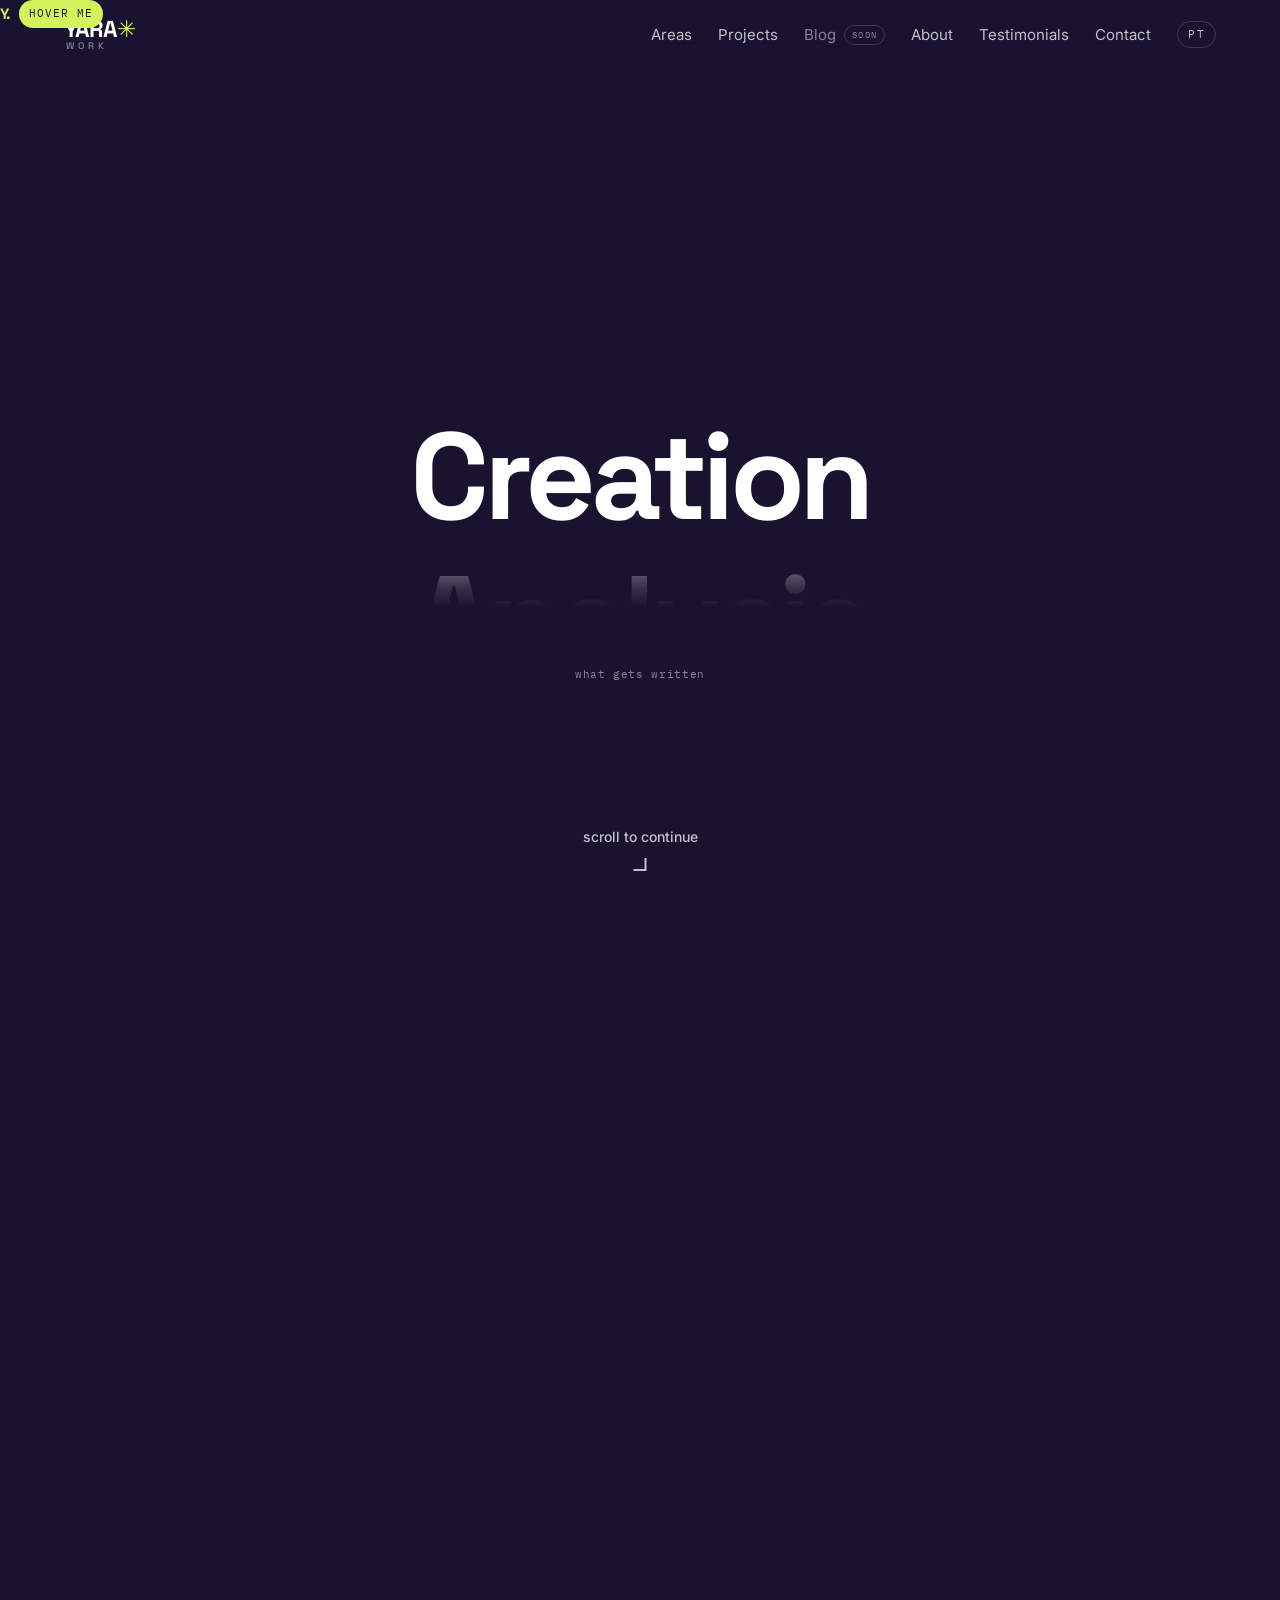
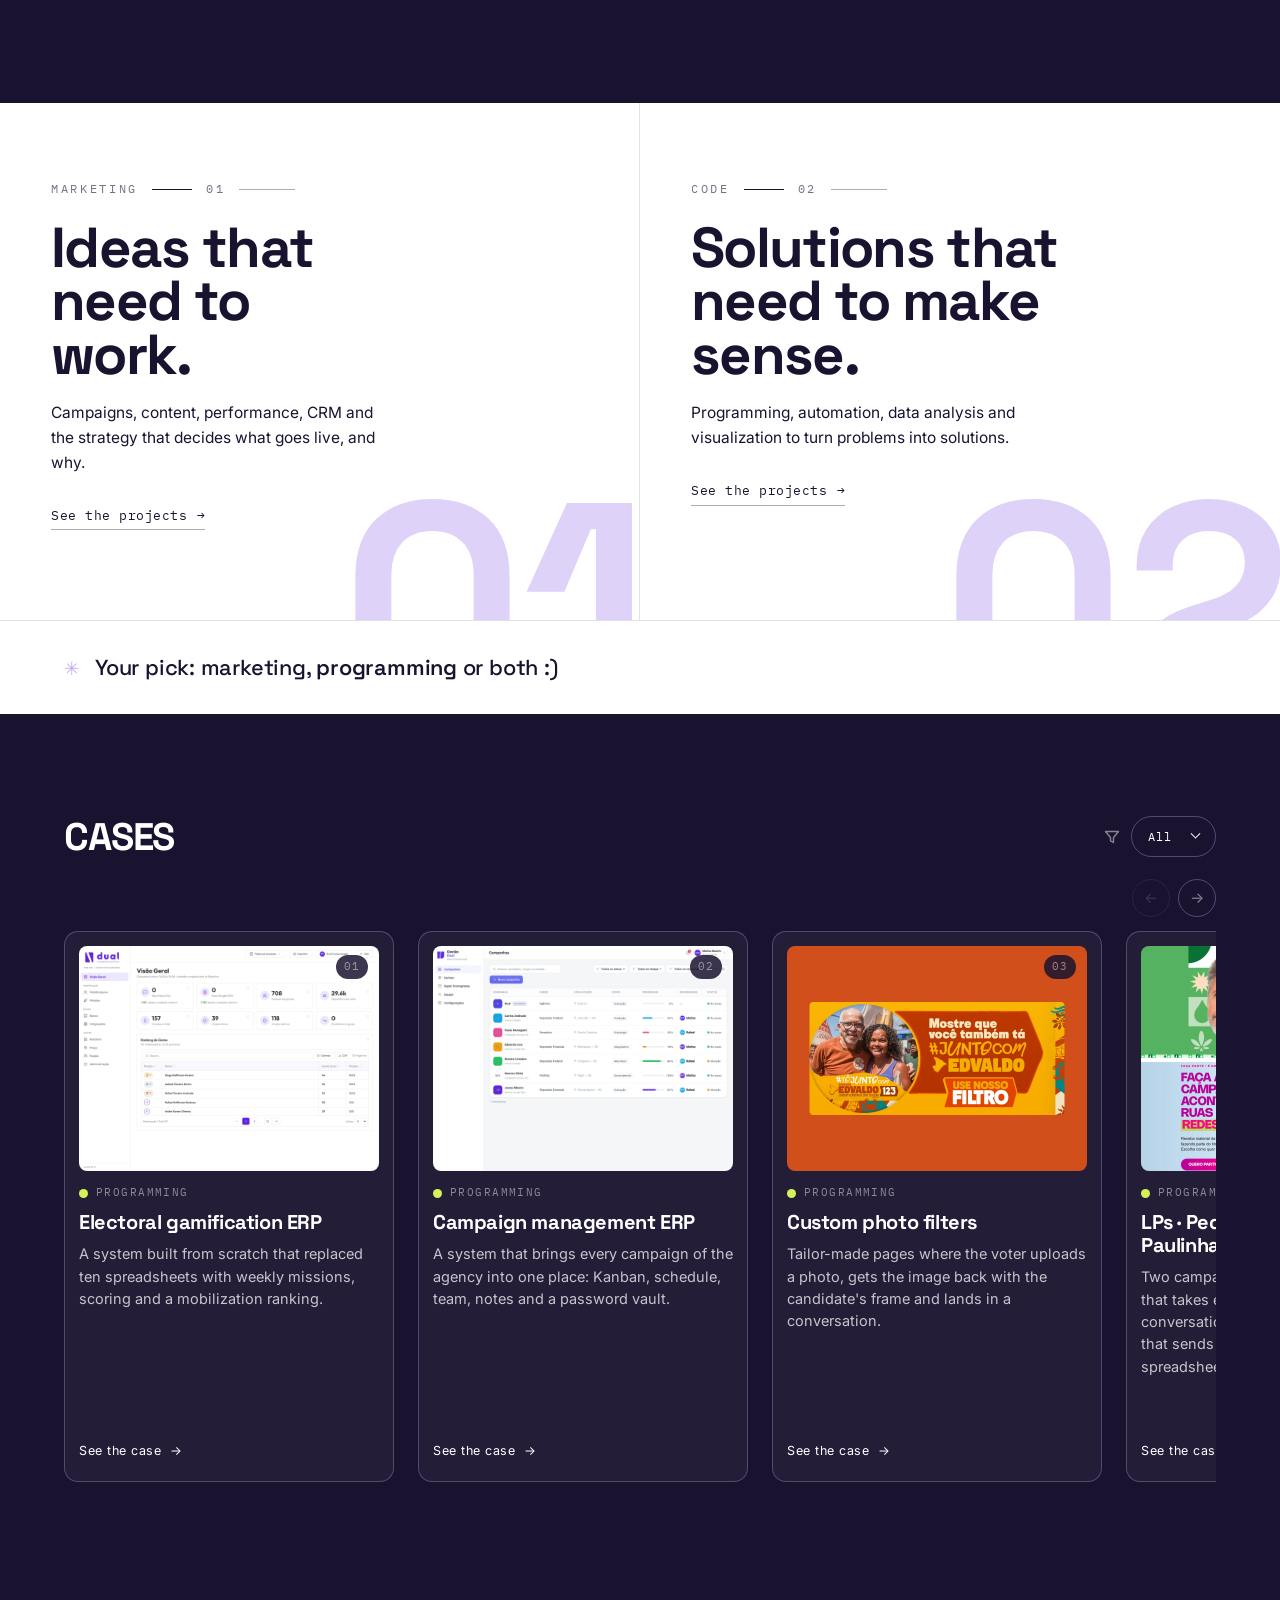
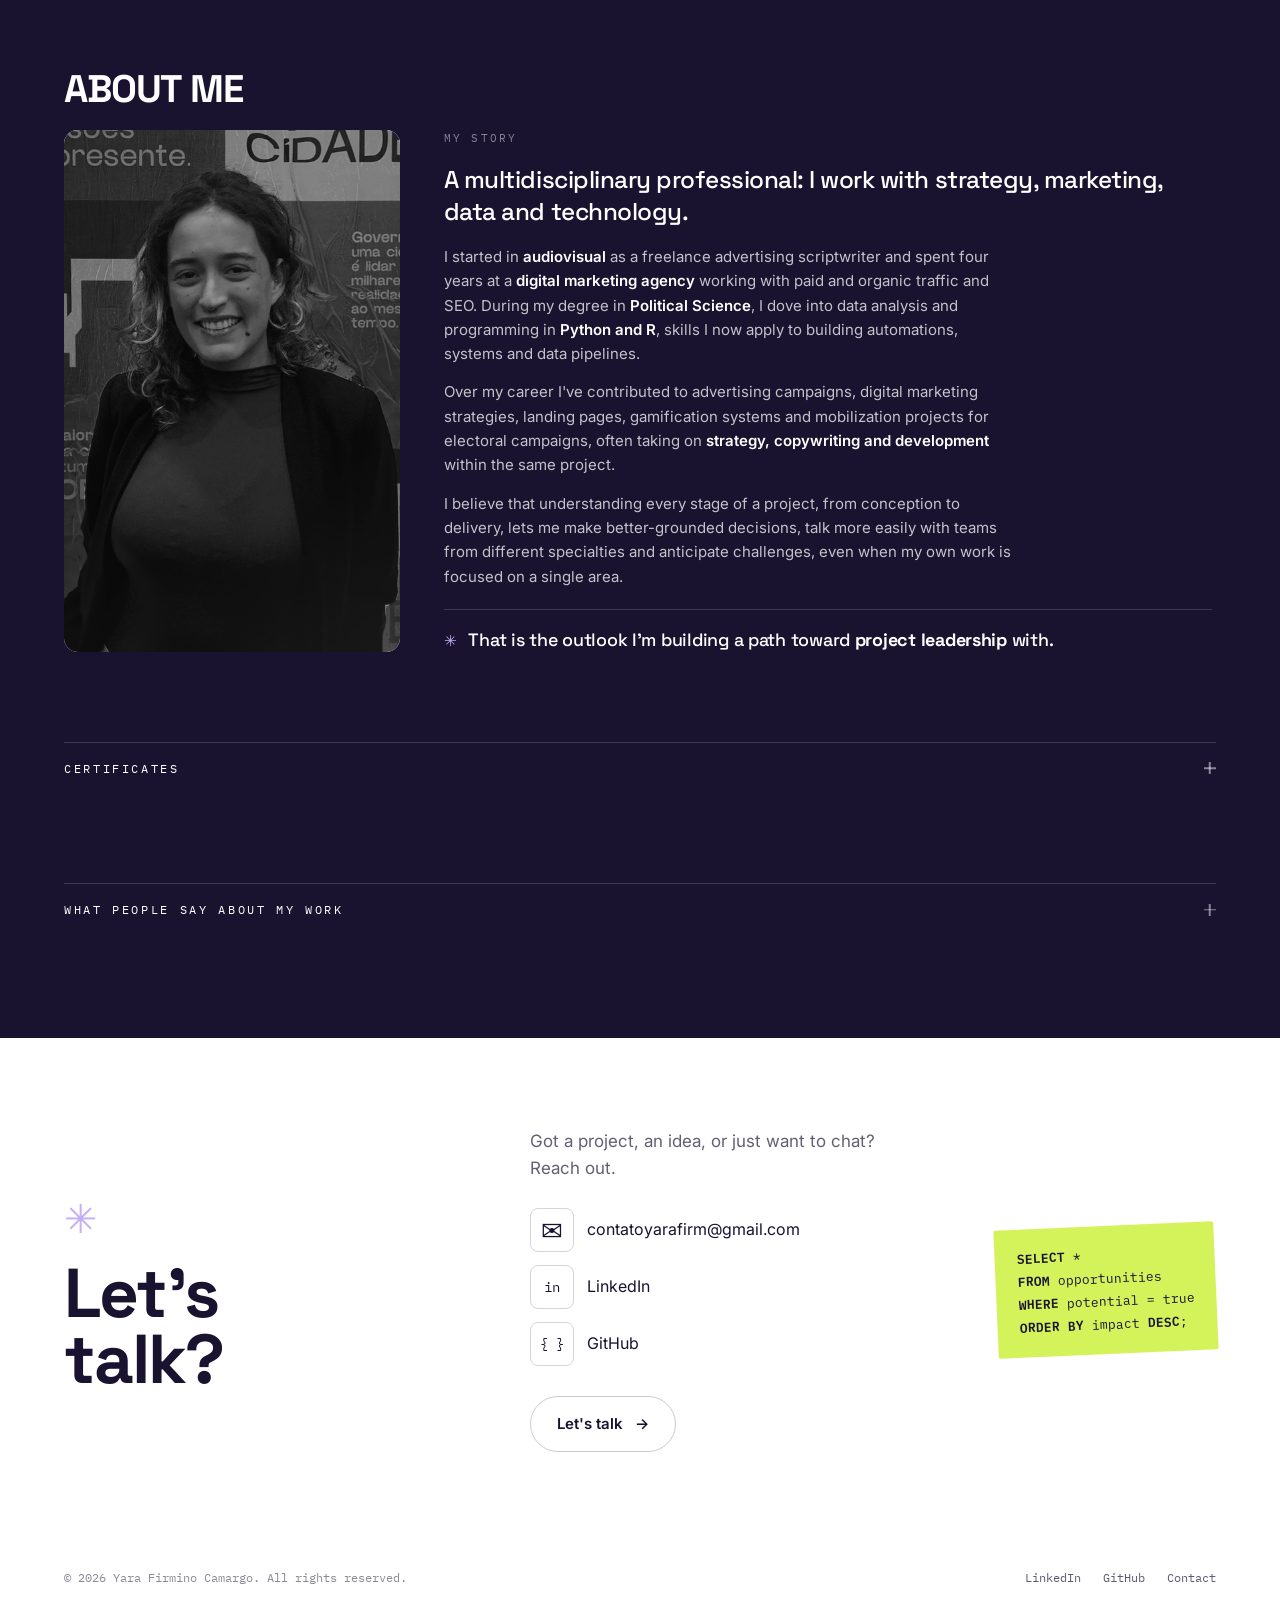
==== en.html @ 2caaad3d "Versão em inglês (en.html) e troca de idioma PT/EN no menu Co-Authored-By: Claude Code <noreply@anth" ====
<!doctype html>
<html lang="en">
<head>
<meta charset="utf-8">
<meta name="viewport" content="width=device-width, initial-scale=1">
<title>Yara Work</title>
<meta name="description" content="Creating is part of the process. So is understanding. Yara Firmino Camargo, creative and data work for over 5 years.">
<link rel="preconnect" href="https://fonts.googleapis.com">
<link rel="preconnect" href="https://fonts.gstatic.com" crossorigin>
<link rel="stylesheet" href="https://fonts.googleapis.com/css2?family=Space+Grotesk:wght@400;500;600;700&family=Inter:wght@400;500;600&family=IBM+Plex+Mono:wght@400;500&display=swap">
<link rel="icon" type="image/png" sizes="32x32" href="imagens/icone/icone-32.png">
<link rel="icon" type="image/png" sizes="192x192" href="imagens/icone/icone-192.png">
<link rel="apple-touch-icon" sizes="180x180" href="imagens/icone/icone-180.png">
<meta name="theme-color" content="#1a1330">
<link rel="stylesheet" href="css/estilo-roxo.css?v=1790608257">
</head>
<body>

<a class="pular" href="#conteudo">Skip to content</a>
<div class="cursor" aria-hidden="true">
  <span class="cursor-marca">Y.</span><span class="cursor-rotulo"></span>
</div>

<header class="cabecalho" id="cabecalho">
  <a class="marca" href="#topo">
    <span class="marca-nome">Yara<span class="asterisco">✳</span></span>
    <span class="marca-sub">work</span>
  </a>
  <nav class="navegacao" aria-label="Main">
    <a href="#frentes">Areas</a>
    <a href="#projetos">Projects</a>
    <!-- blog on hold for now: becomes a link again (href="blog.html") once there are posts -->
    <span class="nav-blog nav-bloqueado" title="Coming soon">Blog <span class="nav-selo">soon</span></span>
    <a href="#sobre">About</a>
    <a href="#depoimentos">Testimonials</a>
    <a href="#contato">Contact</a>
    <a class="nav-idioma" href="index.html" hreflang="pt-BR" lang="pt-BR" title="Versão em português">PT</a>
  </nav>
</header>

<main id="conteudo">

<!-- ═══════════ THE COVER ═══════════
     A film strip pinned to the scroll: the words don't switch on a
     trigger, they SLIDE with the finger. The fourth frame is the joke,
     and the joke is the contact button in disguise.                  -->
<section class="percurso percurso-capa" id="topo" aria-label="Creation, analysis, strategy">
  <div class="percurso-fixo">
    <div class="percurso-palco">
      <p class="etapa" data-etapa="0" data-cursor="creativity">Creation</p>
      <p class="etapa" data-etapa="1" data-cursor="understand">Analysis</p>
      <p class="etapa" data-etapa="2" data-cursor="decide">Strategy</p>
      <p class="etapa etapa-piada" data-etapa="3" data-cursor="so click">
        Yes, this is a portfolio. <span class="sem-quebra"><a href="#contato">You can hire me<i class="risco"></i></a>.</span>
      </p>

      <!-- the next word, peeking through the band below the stage -->
      <p class="espia" aria-hidden="true"></p>
    </div>

    <ol class="percurso-legenda">
      <li data-etapa="0">what gets written</li>
      <li data-etapa="1">what the numbers show</li>
      <li data-etapa="2">the decision in between</li>
      <li data-etapa="3">that was the plan all along</li>
    </ol>

    <p class="percurso-role" aria-hidden="true"><span class="role-texto">scroll to continue</span><span class="role-seta"></span></p>
  </div>
</section>

<!-- ═══════════ MARQUEE ═══════════ -->
<div class="letreiro" aria-hidden="true">
  <div class="letreiro-trilha">
    <span>marketing</span><i>✳</i><span>data</span><i>✳</i><span class="refrao">yes, both!</span><i>✳</i><span>strategy</span><i>✳</i><span>code</span><i>✳</i><span class="refrao">yes, both!</span><i>✳</i>
    <span>marketing</span><i>✳</i><span>data</span><i>✳</i><span class="refrao">yes, both!</span><i>✳</i><span>strategy</span><i>✳</i><span>code</span><i>✳</i><span class="refrao">yes, both!</span><i>✳</i>
    <span>marketing</span><i>✳</i><span>data</span><i>✳</i><span class="refrao">yes, both!</span><i>✳</i><span>strategy</span><i>✳</i><span>code</span><i>✳</i><span class="refrao">yes, both!</span><i>✳</i>
  </div>
</div>

<!-- ═══════════ TWO AREAS ═══════════ -->
<section class="frentes" id="frentes">
  <div class="frente frente-marketing" data-cursor="create">
    <p class="olho olho-claro" data-revela>Marketing <span class="tracinho"></span> 01</p>
    <h2 data-revela data-atraso="1">Ideas that<br>need to<br>work.</h2>
    <p class="frente-texto" data-revela data-atraso="2">
      Campaigns, content, performance, CRM and the strategy that decides what
      goes live, and why.
    </p>
    <a class="link-seta" href="#projetos" data-frente-atalho="marketing" data-revela data-atraso="3">See the projects <span class="seta">→</span></a>
    <p class="frente-numero" aria-hidden="true">01</p>
  </div>

  <div class="frente frente-dados" data-cursor="code">
    <p class="olho olho-claro" data-revela>Code <span class="tracinho"></span> 02</p>
    <h2 data-revela data-atraso="1">Solutions that<br>need to make<br>sense.</h2>
    <p class="frente-texto" data-revela data-atraso="2">
      Programming, automation, data analysis and visualization to turn
      problems into solutions.
    </p>
    <a class="link-seta" href="#projetos" data-frente-atalho="dados" data-revela data-atraso="3">See the projects <span class="seta">→</span></a>
    <p class="frente-numero" aria-hidden="true">02</p>
  </div>

  <div class="encontro">
    <p class="encontro-texto" data-revela>
      <span class="encontro-marca">✳</span>
      Your pick: <span>marketing</span>,
      <span class="e-prog">programming</span> or both
      <span>:)</span>
    </p>
  </div>
</section>

<!-- ═══════════ PROJECTS ═══════════ -->
<section class="projetos" id="projetos">
  <div class="secao-topo">
    <p class="titulo-grifado" data-revela>Cases</p>
    <div class="filtro-area">
      <svg class="fg-icone" viewBox="0 0 16 16" aria-hidden="true" role="img"><title>Filter</title><path d="M1.5 2.5h13l-5 6v5l-3-1.6v-3.4z" fill="none" stroke="currentColor" stroke-width="1.4" stroke-linejoin="round"/></svg>
    <div class="filtro-drop" data-aberto="false">
      <button class="filtro-gatilho" type="button" aria-expanded="false" aria-haspopup="listbox">
        <span class="fg-rotulo">All</span><span class="fg-n"></span>
        <span class="fg-seta" aria-hidden="true"></span>
      </button>
      <ul class="filtro-menu" role="listbox">
        <li><button type="button" class="filtro ativo" data-filtro="todos" role="option" aria-selected="true">All <span class="filtro-n"></span></button></li>
        <li><button type="button" class="filtro" data-filtro="marketing" role="option" aria-selected="false">Marketing <span class="filtro-n"></span></button></li>
        <li><button type="button" class="filtro" data-filtro="dados" role="option" aria-selected="false">Programming <span class="filtro-n"></span></button></li>
      </ul>
    </div>
    </div>
  </div>
  <div class="proj-barra">
    <p class="filtro-aviso" role="status" aria-live="polite"></p>
    <div class="dep-setas" data-tira=".grade-projetos">
      <button class="dep-seta" type="button" data-dir="-1" aria-label="Previous projects">←</button>
      <button class="dep-seta" type="button" data-dir="1" aria-label="Next projects">→</button>
    </div>
  </div>

  <ul class="grade-projetos" tabindex="0" aria-label="Projects">
    <li data-cursor="see the case" class="projeto cat-dados" data-frente="dados" data-revela data-atraso="1">
      <div class="projeto-capa"><img src="imagens/case-erp.webp" alt="" onerror="this.closest('.projeto-capa').classList.add('vazio')"><span class="projeto-num">01</span></div>
      <p class="projeto-cat"><span class="ponto"></span>Programming</p>
      <h3>Electoral gamification ERP</h3>
      <p class="projeto-desc">A system built from scratch that replaced ten spreadsheets with weekly missions, scoring and a mobilization ranking.</p>
      <p class="projeto-meta"><span class="projeto-resultado">200 active canvassers</span> · Python (FastAPI), PostgreSQL, OAuth, People API</p>
      <button class="link-seta projeto-abrir" type="button">See the case <span class="seta">→</span></button>

      <!-- the whole case lives here, unrendered; the modal clones it -->
      <template class="case-conteudo">
        <div class="case-galeria">
          <div class="cg-barra">
            <p class="cg-legenda"><b></b><span></span></p>
            <span class="cg-pos" aria-live="polite"></span>
            <div class="dep-setas"><button class="dep-seta cg-seta" type="button" data-dir="-1" aria-label="Previous screen">←</button><button class="dep-seta cg-seta" type="button" data-dir="1" aria-label="Next screen">→</button></div>
          </div>
          <ul class="cg-tira">
            <li class="cg-item ativo" data-nome="System access" data-info="Login with a profile (admin or read-only) · every action goes to the audit log with the name of who did it"><img src="imagens/erp/login.webp" alt="System login screen, with username and password fields" loading="lazy"></li>
            <li class="cg-item" data-nome="Overview" data-info="Campaign indicators, active and inactive groups, expected votes and the game ranking"><img src="imagens/erp/visao-geral.webp" alt="Overview panel with indicator cards and the mobilizers ranking" loading="lazy"></li>
            <li class="cg-item" data-nome="Mobilizers" data-info="Who is in the game: votes, people mobilized, status, time active and each person's group"><img src="imagens/erp/mobilizadores.webp" alt="Mobilizers table with filters, configurable columns and CSV export" loading="lazy"></li>
            <li class="cg-item" data-nome="Missions" data-info="Weekly missions with scoring, type (quantity or done/not done) and adherence per mission"><img src="imagens/erp/missoes.webp" alt="Missions screen with summary cards and a table of missions per week" loading="lazy"></li>
            <li class="cg-item" data-nome="Database" data-info="Every campaign contact, with alerts for repeated names and incomplete records"><img src="imagens/erp/banco.webp" alt="Contacts database with a duplicate records warning and a table of people" loading="lazy"></li>
            <li class="cg-item" data-nome="Integrations" data-info="External sources: Google Contacts (People API) and ManyChat · Instagram"><img src="imagens/erp/integracoes.webp" alt="Integrations screen with Google Contacts and ManyChat cards" loading="lazy"></li>
            <li class="cg-item" data-nome="Report" data-info="The full read of the campaign: expected votes by region and city, weekly growth, ranking, penalized, active and inactive"><img src="imagens/erp/relatorio.webp" alt="Full report with geographic expectation charts, weekly growth and tables" loading="lazy"></li>
            <li class="cg-item" data-nome="Map" data-info="Geographic distribution of mobilizers and of the contact base, with counts per locality"><img src="imagens/erp/mapa.webp" alt="Map of Florianópolis with mobilizer points and a list per locality" loading="lazy"></li>
            <li class="cg-item" data-nome="Team" data-info="Who has access and the history of everything the team changed"><img src="imagens/erp/equipe.webp" alt="Team screen with members and change history" loading="lazy"></li>
            <li class="cg-item" data-nome="Administration" data-info="Access, campaign weeks and Game Score weights"><img src="imagens/erp/admin.webp" alt="Administration screen with the list of system access" loading="lazy"></li>
          </ul>
          <p class="cg-nota">Fictional data: names and phone numbers were replaced to protect the people in the campaign.</p>
        </div>
        <div class="case-numeros"><div class="cn"><b>200</b><span>active canvassers</span></div><div class="cn"><b>10</b><span>spreadsheets replaced by a single system</span></div><div class="cn"><b>1</b><span>weekly report, generated on its own</span></div></div>

<h4>Context</h4>
<p>During the 2026 elections, I built from scratch a gamification system that supported a
campaign's digital mobilization strategy. The goal was to engage canvassers in growing the
candidate's support base through weekly missions, scoring and a ranking. Before the system,
the information was scattered across several spreadsheets. The platform centralized
everything: expected votes, missions, each canvasser's performance and geographic
distribution.</p>

<h4>My responsibilities</h4>
<ul>
  <li><b>Mapping</b>: I surveyed the processes and the data in the existing spreadsheets and
  defined with the coordination team what the system needed to deliver.</li>
  <li><b>Backend</b>: I developed the data structure, the missions and scoring logic,
  authentication and the system's endpoints.</li>
  <li><b>Dashboards and reports</b>: I built the tracking dashboards and the automated
  weekly report.</li>
</ul>

<h4>Backend</h4>
<p>I developed the backend from scratch in Python (FastAPI), with a PostgreSQL database.
First, I migrated and structured the spreadsheet data: canvassers, regions, expected votes
and history.</p>
<p>Then, together with the campaign's digital mobilizer, I designed the gamification logic.
It included assigning missions, such as growing WhatsApp groups and organically sharing
campaign content, validating completed missions and automatically calculating the weekly
score that fed the ranking. The system had authentication with different access levels for
the coordination team and for canvassers.</p>

<h4>Dashboards</h4>
<p>I built dashboards for each user profile. The coordination team tracked expected votes by
region, the weekly progress of missions and the individual and collective performance of the
team. Canvassers saw their missions, their score and their position in the ranking, which
encouraged continuous engagement. At the end of each week, the system automatically
generated a custom report with the ranking, the geographic distribution of expected votes and
the period's main indicators.</p>

<h4>Technical decisions</h4>
<ul>
  <li><b>Data standardization and integrity</b>: the source spreadsheets had people, cities
  and regions spelled in different ways. I created standardization rules (accents, casing and
  a single spelling per municipality) and modeled the database with unique identifiers and
  uniqueness constraints by phone number. This avoided duplicate records and ensured scores
  and expected votes were never counted twice.</li>
  <li><b>Extensible missions logic</b>: I structured the scoring rules to be configurable.
  The coordination team could create missions and automatic rules throughout the campaign
  without changing code, and the system kept up with the strategy as it evolved.</li>
  <li><b>Google Contacts integration</b>: I connected the system to the People API via
  OAuth. A daily sync showed how many contacts the candidate's account had, giving the
  coordination team a direct indicator of how the relationship base was growing.</li>
</ul>

<h4>Problem</h4>
<p>Without consolidated visibility, the coordination team could not track canvasser
performance, estimate votes by region or keep the team continuously engaged throughout the
campaign.</p>

      </template>
    </li>

    <li data-cursor="see the case" class="projeto cat-dados" data-frente="dados" data-revela data-atraso="2">
      <div class="projeto-capa"><img src="imagens/case-gestao.webp" alt="" onerror="this.closest('.projeto-capa').classList.add('vazio')"><span class="projeto-num">02</span></div>
      <p class="projeto-cat"><span class="ponto"></span>Programming</p>
      <h3>Campaign management ERP</h3>
      <p class="projeto-desc">A system that brings every campaign of the agency into one place: Kanban, schedule, team, notes and a password vault.</p>
      <p class="projeto-meta"><span class="projeto-resultado">Several campaigns in a single operation</span> · Python (FastAPI), PostgreSQL, JavaScript, Docker</p>
      <button class="link-seta projeto-abrir" type="button">See the case <span class="seta">→</span></button>

      <!-- the whole case lives here, unrendered; the modal clones it -->
      <template class="case-conteudo">
        <div class="case-galeria">
          <div class="cg-barra">
            <p class="cg-legenda"><b></b><span></span></p>
            <span class="cg-pos" aria-live="polite"></span>
            <div class="dep-setas"><button class="dep-seta cg-seta" type="button" data-dir="-1" aria-label="Previous screen">←</button><button class="dep-seta cg-seta" type="button" data-dir="1" aria-label="Next screen">→</button></div>
          </div>
          <ul class="cg-tira">
            <li class="cg-item ativo" data-nome="System access" data-info="Login by name and password · four access profiles: master admin, admin, manager and member"><img src="imagens/gestao/login.webp" alt="Gestão Dual login screen, with name and password fields" loading="lazy"></li>
            <li class="cg-item" data-nome="Campaigns" data-info="Every campaign of the agency with stage, progress, owner and a warning sign when something is late"><img src="imagens/gestao/campanhas.webp" alt="List of campaigns as cards, with stage, progress and owner" loading="lazy"></li>
            <li class="cg-item" data-nome="Campaign overview" data-info="Campaign indicators, upcoming deliveries, assigned team and the password vault for the accounts"><img src="imagens/gestao/campanha-visao.webp" alt="Overview of a campaign with indicators, upcoming deliveries and password vault" loading="lazy"></li>
            <li class="cg-item" data-nome="Agency Kanban" data-info="Every task of every campaign on a single board, with filters by campaign, owner, priority and label"><img src="imagens/gestao/kanban.webp" alt="Kanban board with the columns Routine, To Do, In Progress, In Review and Done" loading="lazy"></li>
            <li class="cg-item" data-nome="Task detail" data-info="Status, priority, owner, deadline, checklist with progress, comments and change history"><img src="imagens/gestao/tarefa.webp" alt="Side panel of a task with checklist, comments and history" loading="lazy"></li>
            <li class="cg-item" data-nome="Super Schedule" data-info="Timeline of every campaign: stages, deadlines and team workload week by week"><img src="imagens/gestao/super-cronograma.webp" alt="Gantt-style schedule with the campaigns and their stages" loading="lazy"></li>
            <li class="cg-item" data-nome="Activities" data-info="List of campaign activities by stage, with owner, deadline and status"><img src="imagens/gestao/campanha-atividades.webp" alt="List of a campaign's activities grouped by stage" loading="lazy"></li>
            <li class="cg-item" data-nome="Notes" data-info="Notes per campaign organized in folders, with heading, list, checklist and callout blocks"><img src="imagens/gestao/nota.webp" alt="Notes editor with heading, list, checklist and callout blocks" loading="lazy"></li>
            <li class="cg-item" data-nome="Team" data-info="Who is on which campaigns, task load and each person's situation (on track or behind)"><img src="imagens/gestao/equipe.webp" alt="Team screen with a card per person, role and task load" loading="lazy"></li>
            <li class="cg-item" data-nome="Member profile" data-info="Campaigns, tasks and history of a team member · profile management and access status"><img src="imagens/gestao/membro.webp" alt="Profile of a team member with their campaigns and tasks" loading="lazy"></li>
          </ul>
          <p class="cg-nota">Fictional data: campaigns, candidates and team members were made up for the screenshots.</p>
        </div>
        <div class="case-numeros"><div class="cn"><b>6</b><span>modules in a single system</span></div><div class="cn"><b>52</b><span>API endpoints</span></div><div class="cn"><b>4</b><span>access profiles with their own permissions</span></div></div>

<h4>Context</h4>
<p>A political communication agency manages several campaigns at the same time, with
different teams, deadlines, stages and accounts. Since that information was spread across
spreadsheets, messages and separate tools, I developed from scratch a system to centralize
and track the whole operation.</p>

<h4>My responsibilities</h4>
<ul>
  <li><b>Mapping and architecture</b>: I turned the campaigns' workflow into the system's
  structure and rules.</li>
  <li><b>Backend</b>: I modeled the database and developed the API, authentication, access
  levels, history and credentials vault.</li>
  <li><b>Frontend</b>: I developed the campaigns, Kanban, schedule, teams and notes
  interfaces.</li>
  <li><b>Infrastructure</b>: I deployed the application with Docker, proxy, TLS and
  automated backups.</li>
</ul>

<h4>Development</h4>
<p>The backend was built with Python, FastAPI and PostgreSQL, with each campaign gathering
activities, team, files, notes and credentials. The system includes role-based access
control, change history and protected credential storage.</p>
<p>On the frontend, I created a Kanban with filters and drag-and-drop, plus an overview of
the campaigns, schedule, team workload and note organization. I first sketched it in Figma
and then used Claude Code to refine it.</p>

<h4>Technical decisions</h4>
<ul>
  <li><b>Traceability</b>: relevant changes are logged, making it possible to follow each
  campaign's history.</li>
  <li><b>Centralization</b>: operational information and access are gathered in a single
  environment, with specific permissions.</li>
  <li><b>Simple operation</b>: Docker Compose organizes the application, database, proxy and
  backups, making deployment and recovery easier.</li>
</ul>

<h4>Problem</h4>
<p>The agency needed to replace scattered information with a centralized view of the
operation, making it possible to spot delays, track team workload and reach each campaign's
information faster.</p>

      </template>
    </li>

    <li data-cursor="see the case" class="projeto cat-dados" data-frente="dados" data-revela data-atraso="3">
      <div class="projeto-capa"><img src="imagens/case-filtros.webp" alt="" onerror="this.closest('.projeto-capa').classList.add('vazio')"><span class="projeto-num">03</span></div>
      <p class="projeto-cat"><span class="ponto"></span>Programming</p>
      <h3>Custom photo filters</h3>
      <p class="projeto-desc">Tailor-made pages where the voter uploads a photo, gets the image back with the candidate's frame and lands in a conversation.</p>
      <p class="projeto-meta"><span class="projeto-resultado">+10k photos generated</span> · Image composition, per-client config, webhook, LGPD (Brazilian data protection law)</p>
      <button class="link-seta projeto-abrir" type="button">See the case <span class="seta">→</span></button>

      <!-- the whole case lives here, unrendered; the modal clones it -->
      <template class="case-conteudo">
        <div class="case-galeria">
          <div class="cg-barra">
            <p class="cg-legenda"><b></b><span></span></p>
            <span class="cg-pos" aria-live="polite"></span>
            <div class="dep-setas"><button class="dep-seta cg-seta" type="button" data-dir="-1" aria-label="Previous LP">←</button><button class="dep-seta cg-seta" type="button" data-dir="1" aria-label="Next LP">→</button></div>
          </div>
          <ul class="cg-tira">
            <li class="cg-item ativo" data-nome="Edvaldo" data-info="Senator · 123"><img src="imagens/filtros/lpedvaldo.webp" alt="Edvaldo's filter LP, full page" loading="lazy"></li>
            <li class="cg-item" data-nome="Carol Dartora" data-info="Federal Deputy · 1363"><img src="imagens/filtros/lpcarol.webp" alt="Carol Dartora's filter LP, full page" loading="lazy"></li>
            <li class="cg-item" data-nome="Lucas Lucindo" data-info="State Deputy · 20005"><img src="imagens/filtros/lplucindo.webp" alt="Lucas Lucindo's filter LP, full page" loading="lazy"></li>
            <li class="cg-item" data-nome="Melissa Medeiros" data-info="Federal Deputy · 2030"><img src="imagens/filtros/lpmelissa.webp" alt="Melissa Medeiros's filter LP, full page" loading="lazy"></li>
            <li class="cg-item" data-nome="Paulinha" data-info="Federal Deputy · 2020"><img src="imagens/filtros/lppaulinha.webp" alt="Deputy Paulinha's filter LP, full page" loading="lazy"></li>
          </ul>
        </div>

<div class="case-numeros"><div class="cn"><b>+10k</b><span>photos generated</span></div><div class="cn"><b>1</b><span>config per client, no code rewrites</span></div><div class="cn"><b>2</b><span>delivery flows: iOS and Android</span></div></div>

<h4>Context</h4>
<p>During the 2026 elections, I created custom landing pages for candidates together with a
UI/UX designer. On them, the voter uploaded a photo and received the image back with the
candidate's frame (a PNG filter), ready to share.</p>

<h4>What set it apart</h4>
<p>Unlike generic solutions, each page was tailor-made for the client. After downloading the
photo, the voter was redirected to a WhatsApp conversation, which turned organic engagement
into direct contact with the campaign.</p>

<h4>Backend</h4>
<p>I built the backend responsible for generating and delivering the images. Each client had
its own configuration: PNG frame, colors, WhatsApp number and redirect message, which made
it possible to launch a new page without rewriting code.</p>
<p>The photo was composed with the filter in the browser, via the Canvas API, adjusting the
framing and exporting the final image in high quality.</p>
<p>Every use was logged in the database and replicated via webhook to a Google Sheets
spreadsheet. That way the candidate and the team, with no access to the database, followed
engagement in real time: number of photos generated, device, date and time, and contact
details consented to under LGPD.</p>

<h4>Technical challenges</h4>
<p>The page was optimized for desktop and mobile, with a different flow for each system:</p>
<ul>
  <li><b>iPhone (iOS/Safari)</b>: the image is delivered through the Web Share API
  (<code>navigator.share</code>), because Safari restricts direct downloads and this path
  lets the user save or share the photo natively.</li>
  <li><b>Android</b>: the final image is converted into a Blob file and downloaded
  automatically through a download link, with no extra steps for the user.</li>
</ul>

<h4>Problem</h4>
<p>Campaign filters are usually made with generic tools that fail on iPhone and end at the
photo share, without the campaign knowing who took part. The challenge was to create a
filter that worked on any device and turned every participation into a measurable contact,
with follow-up via WhatsApp.</p>

      </template>
    </li>

    <li data-cursor="see the case" class="projeto cat-dados" data-frente="dados" data-revela data-atraso="4">
      <div class="projeto-capa"><img src="imagens/case-lps.webp" alt="" onerror="this.closest('.projeto-capa').classList.add('vazio')"><span class="projeto-num">04</span></div>
      <p class="projeto-cat"><span class="ponto"></span>Programming</p>
      <h3>LPs · Pedro Sta Cannabis and Paulinha</h3>
      <p class="projeto-desc">Two campaign landing pages: the petition that takes each supporter into a WhatsApp conversation, and the participation page that sends each lead straight to the team's spreadsheet.</p>
      <p class="projeto-meta"><span class="projeto-resultado">~13,000 signatures in 30 days</span> · 2 LPs, own API, database, webhook to Sheets, redirect</p>
      <button class="link-seta projeto-abrir" type="button">See the case <span class="seta">→</span></button>

      <!-- the whole case lives here, unrendered; the modal clones it -->
      <template class="case-conteudo">
        <div class="case-galeria">
          <div class="cg-barra">
            <p class="cg-legenda"><b></b><span></span></p>
            <span class="cg-pos" aria-live="polite"></span>
            <div class="dep-setas"><button class="dep-seta cg-seta" type="button" data-dir="-1" aria-label="Previous page">←</button><button class="dep-seta cg-seta" type="button" data-dir="1" aria-label="Next page">→</button></div>
          </div>
          <ul class="cg-tira">
            <li class="cg-item ativo" data-nome="Pedro Sta Cannabis · Manifesto" data-info="Medical Cannabis in the public health system petition: sign it and land in a WhatsApp conversation · own API, database and live counter"><img src="imagens/case-manifesto-completa.webp" alt="Full landing page of the Medical Cannabis in the SUS petition, top to bottom" loading="lazy"></li>
            <li class="cg-item" data-nome="Paulinha · Team Paulinha" data-info="Campaign participation page: the supporter picks how to help and the lead goes straight to a Google spreadsheet, no database"><img src="imagens/case-paulinha-completa.webp" alt="Full landing page of Team Paulinha, top to bottom" loading="lazy"></li>
          </ul>
        </div>
        <div class="case-numeros"><div class="cn"><b>~13,000</b><span>signatures collected</span></div><div class="cn"><b>30</b><span>days live</span></div></div>

<h4>Context</h4>
<p>Two landing pages for 2026 electoral campaigns, with the same logic: the page converts,
and the data goes straight to where the team works. For Pedro Santa, I developed with a
UI/UX designer a landing page to collect signatures for a manifesto. After signing, the
supporter was automatically taken into a WhatsApp conversation, which turned every
signature into an active campaign contact.</p>

<h4>My responsibilities</h4>
<ul>
  <li><b>Strategy and copywriting</b>: I wrote the brief for the designer and all of the
  page copy, focused on conversion.</li>
  <li><b>Backend and data integration</b>: I developed the API that recorded the
  signatures, fed the live counter and synced the data with Google Sheets.</li>
  <li><b>Form</b>: I developed the signature form and the automatic redirect to the
  conversation.</li>
</ul>

<h4>Backend</h4>
<p>I built the page's entire backend. The form sent the data to an API I developed in
Python/FastAPI. The API validated the fields (e-mail and phone format, and blocking
duplicate signatures) and saved each signature in a PostgreSQL database.</p>
<p>At the same time, a webhook replicated the data in real time to a Google Sheets
spreadsheet. That way the campaign team, which had neither access to nor familiarity with
the database, followed the signatures in a simple, up-to-date way. The page's live counter
queried an API endpoint with the updated total.</p>
<p>After confirmation, the backend redirected the supporter to WhatsApp with a pre-filled
message, starting the conversation automatically.</p>

<h4>Paulinha's LP</h4>
<p>The second page is Team Paulinha's participation page: the supporter picks how they want
to help (physical material, digital material, becoming a supporter or sharing on social
media) and fills in name, WhatsApp, e-mail and city (the list of municipalities comes from
the IBGE API, filtered by state). There is no database here: a FastAPI API validates and
normalizes the fields and sends each lead via webhook to a Google spreadsheet, through Apps
Script; if the webhook fails, the lead goes to a local backup and nothing is lost. Everything
comes up with a single <code>docker compose up</code>: nginx serves the page and proxies the
API.</p>

<h4>Problem</h4>
<p>The campaign needed a fast way to capture supporters and take them straight into a
relationship channel, without depending on manual spreadsheets or losing leads between the
signature and the first contact.</p>

      </template>
    </li>

    <li data-cursor="see the case" class="projeto cat-dados" data-frente="dados" data-revela data-atraso="5">
      <div class="projeto-capa"><img src="imagens/case-sinte.webp" alt="" onerror="this.closest('.projeto-capa').classList.add('vazio')"><span class="projeto-num">05</span></div>
      <p class="projeto-cat"><span class="ponto"></span>Programming</p>
      <h3>Teacher Mental Health Report · SINTE/UFSC</h3>
      <p class="projeto-desc">Technical report of the 5th Teacher Health Survey of Santa Catarina's state school system: 2,597 responses, a time series since 2020 and public policy recommendations, in a partnership between the SINTE union and two UFSC research centers.</p>
      <p class="projeto-meta"><span class="projeto-resultado">2,597 teachers heard</span> · Research, data analysis, technical report</p>
      <button class="link-seta projeto-abrir" type="button">See the case <span class="seta">→</span></button>

      <!-- the whole case lives here, unrendered; the modal clones it -->
      <template class="case-conteudo">
        <div class="case-galeria">
          <div class="cg-barra">
            <p class="cg-legenda"><b></b><span></span></p>
            <span class="cg-pos" aria-live="polite"></span>
            <div class="dep-setas"><button class="dep-seta cg-seta" type="button" data-dir="-1" aria-label="Previous page">←</button><button class="dep-seta cg-seta" type="button" data-dir="1" aria-label="Next page">→</button></div>
          </div>
          <ul class="cg-tira">
            <li class="cg-item ativo" data-nome="Cover" data-info="Technical report on the working conditions and the physical and mental health of state school teachers · 2024"><img src="imagens/sinte/capa.webp" alt="Report cover: illustration of a tired teacher among piles of books and the title 5th Teacher Health Survey" loading="lazy"></li>
            <li class="cg-item" data-nome="Team" data-info="Coordinated by Prof. Julian Borba; UFSC professors and graduate students, SINTE and the Social Sciences undergraduates, me among them"><img src="imagens/sinte/equipe.webp" alt="Report credits page with the research team" loading="lazy"></li>
            <li class="cg-item" data-nome="Contents" data-info="Literature on teacher health, 2020–2024 trends, methodology, six results sections, analysis by group and region, recommendations"><img src="imagens/sinte/sumario.webp" alt="Report table of contents" loading="lazy"></li>
            <li class="cg-item" data-nome="Scope of work" data-info="Partnership between SINTE and UFSC's NIPP and NECIP, within the Annual Teacher Health Survey"><img src="imagens/sinte/escopo.webp" alt="Scope of work page" loading="lazy"></li>
            <li class="cg-item" data-nome="2020–2024 trends" data-info="The five editions compared: dedication to work, sick leave, medication use, suicidal ideation"><img src="imagens/sinte/tendencias.webp" alt="Opening of the chapter on trends observed across the survey editions" loading="lazy"></li>
            <li class="cg-item" data-nome="Section VI · Mental health" data-info="Suicidal ideation, work-related illness factors, harassment and violence"><img src="imagens/sinte/saude-mental.webp" alt="Mental health section page, with two bar charts" loading="lazy"></li>
            <li class="cg-item" data-nome="Recommendations" data-info="Five public policy recommendations, from employment ties to occupational health"><img src="imagens/sinte/recomendacoes.webp" alt="Public policy recommendations page" loading="lazy"></li>
          </ul>
          <p class="cg-nota">Pages from the published report. The data is aggregated and anonymous: the survey does not record who responds.</p>
        </div>
        <div class="case-numeros"><div class="cn"><b>2,597</b><span>responses from state school teachers</span></div><div class="cn"><b>63</b><span>questions in six sections</span></div><div class="cn"><b>5</b><span>editions compared, from 2020 to 2024</span></div></div>

<h4>Context</h4>
<p>Since 2020, SINTE (the Santa Catarina Education Workers' Union) has run an annual survey
on the health of those who teach in the state school system. In the fifth edition, the
analysis started being done in partnership with two UFSC research centers, NIPP and NECIP,
within an outreach project coordinated by Prof. Julian Borba. The result is this technical
report: a portrait of teachers' working conditions, physical health and, above all, mental
health, compared with the time series of the four previous editions.</p>

<h4>My responsibilities</h4>
<ul>
  <li><b>Literature review</b>: a survey of what research on teacher health already shows
  about sick leave, overload, common mental disorders and gender differences, which opens
  the report.</li>
  <li><b>Data analysis</b>: tabulating and reading the 2024 results, section by section, and
  comparing them with the 2020 to 2023 editions to identify trends.</li>
  <li><b>Group breakdowns</b>: analysis of differences in perception by sex, color/race,
  type of contract (tenured or temporary) and region of the state.</li>
  <li><b>Writing</b>: writing and revising parts of the report, from the analytical text to
  the chart captions.</li>
</ul>

<h4>Method</h4>
<p>The questionnaire was revised from the previous edition and grew from 50 to 63 questions,
organized in six sections: profile, perceptions of work, health habits and perceptions, sick
leave, chronic illnesses and mental health. It was applied online, through the union's
channels, between October and December 2024, with no identification recorded. Since the
sample is a convenience sample, the data was post-stratified by sex, region, age group and
color/race based on the School Census, so that the results would approximate the real set
of teachers in the system.</p>

<h4>What the data shows</h4>
<ul>
  <li><b>Mental health at the center</b>: 28% of teachers reported suicidal ideation in
  recent years. Tiredness and physical and emotional exhaustion are pointed out by 83% as the
  main factor of illness, followed by tensions with students (68%) and with school
  management (37%).</li>
  <li><b>Working while sick</b>: the time series tracks, year by year, who had a health
  problem that kept them away from work, who worked while sick and who uses continuous or
  controlled medication.</li>
  <li><b>Inequalities</b>: the breakdowns by sex, race and type of contract show that
  overload and insecurity are not evenly distributed; temporary teachers and women appear
  more exposed.</li>
  <li><b>Recommendations</b>: the report closes with public policy proposals: stabilizing
  employment ties, continuing education with universities, affirmative action, occupational
  health programs and attention to workplace harassment in schools.</li>
</ul>

<h4>Problem</h4>
<p>An opt-in survey, answered by whoever wants to answer, tends not to represent the whole
category, and a union needs numbers that hold up when they are brought to the negotiating
table. The challenge was to turn five years of questionnaires into a comparable, defensible
diagnosis, with an explicit method and a clear read for non-researchers.</p>

      </template>
    </li>

    <li data-cursor="see the case" class="projeto cat-marketing" data-frente="marketing" data-revela data-atraso="6">
      <div class="projeto-capa"><img src="imagens/case-bv.webp" alt="" onerror="this.closest('.projeto-capa').classList.add('vazio')"><span class="projeto-num">06</span></div>
      <p class="projeto-cat"><span class="ponto"></span>Marketing</p>
      <h3>Mumuzinho &amp; Banco BV</h3>
      <p class="projeto-desc">Hero film for the vehicle-secured loan: a garage that turns into three worlds while Mumuzinho sings "car in the garage, cash in hand".</p>
      <p class="projeto-meta"><span class="projeto-resultado">3 sets in a single location</span> · Pre-production, pitching, assistant directing</p>
      <button class="link-seta projeto-abrir" type="button">See the case <span class="seta">→</span></button>

      <!-- the whole case lives here, unrendered; the modal clones it -->
      <template class="case-conteudo">
        <div class="case-video">
          <video controls playsinline preload="metadata" poster="imagens/bv/hero-poster.webp" aria-label="Banco BV hero film with Mumuzinho, 19 seconds">
            <source src="imagens/bv/hero-16x9.mp4" type="video/mp4">
          </video>
          <p class="cg-nota">Hero film, 16:9, 19 s · final version delivered to the client.</p>
        </div>
        <div class="case-numeros"><div class="cn"><b>3</b><span>sets built in the same garage</span></div><div class="cn"><b>19 s</b><span>of film, with a jingle sung by Mumuzinho</span></div><div class="cn"><b>1</b><span>idea taken from pitch to set</span></div></div>

<h4>Context</h4>
<p>Banco BV needed to present its vehicle-secured loan, "car in the garage, cash in hand", in
a short, light, singable film, with Mumuzinho as the lead. The central idea was the garage:
the car would stay put and the garage would transform as the money arrives. I worked on the
project from concept to set, in pre-production and as assistant director.</p>

<h4>My responsibilities</h4>
<ul>
  <li><b>Concept and references</b>: I gathered the visual references for each set: the
  family home, the renovation workshop and the futuristic garage.</li>
  <li><b>Client pitch</b>: I took part in building the proposal presentation to the client,
  defending the concept, the tone and the sequence of sets.</li>
  <li><b>Assistant directing</b>: on set, I supported cast blocking and the changeover from
  one set to the next.</li>
</ul>

<h4>Concept</h4>
<p>The film starts from a simple question: what changes when the money comes in without
having to sell the car? The answer is in the garage. It starts as a family's home, goes
through a renovation and ends as a futuristic garage. The car stays the same; what changes
around it shows what the credit made possible.</p>

<h4>Production</h4>
<p>The three sets were built in the same garage. Pre-production planned each set change to
keep Mumuzinho's blocking and rhythm. The transitions use the camera movement to connect one
set to the next.</p>

<h4>Creative decisions</h4>
<ul>
  <li><b>One set, three worlds</b>: the same garage transforms throughout the film,
  reinforcing the idea that the car stays while life changes.</li>
  <li><b>The car always present</b>: it stays in frame to show it remains with the owner.</li>
  <li><b>Details that tell the story</b>: a cake, bricks and an astronaut dog help show what
  the credit made possible without having to explain it.</li>
</ul>

<h4>Problem</h4>
<p>A vehicle-secured loan can raise an immediate doubt: "will I lose my car?". The challenge
was to show, simply, that the car stays with the owner while the money is released.</p>

      </template>
    </li>

    <li data-cursor="see the case" class="projeto cat-marketing" data-frente="marketing" data-revela data-atraso="7">
      <div class="projeto-capa"><img src="imagens/case-dmc.webp" alt="" onerror="this.closest('.projeto-capa').classList.add('vazio')"><span class="projeto-num">07</span></div>
      <p class="projeto-cat"><span class="ponto"></span>Marketing</p>
      <h3>Copy for Boticário, PepsiCo &amp; Corteva</h3>
      <p class="projeto-desc">Hired as a freelancer by DMC, an events and incentive agency, to write the card copy for three campaigns (invitations, kits and announcements), thinking about the experience of whoever receives each piece.</p>
      <p class="projeto-meta"><span class="projeto-resultado">3 brands, 9 cards</span> · Copywriting, UX writing, tone of voice</p>
      <button class="link-seta projeto-abrir" type="button">See the case <span class="seta">→</span></button>

      <!-- the whole case lives here, unrendered; the modal clones it -->
      <template class="case-conteudo">
        <div class="case-galeria cg-compacta">
          <div class="cg-barra">
            <p class="cg-legenda"><b></b><span></span></p>
            <span class="cg-pos" aria-live="polite"></span>
            <div class="dep-setas"><button class="dep-seta cg-seta" type="button" data-dir="-1" aria-label="Previous card">←</button><button class="dep-seta cg-seta" type="button" data-dir="1" aria-label="Next card">→</button></div>
          </div>
          <ul class="cg-tira">
            <li class="cg-item ativo" data-nome="PepsiCo · Top Time" data-info="Invitation to the World Cup incentive trip, in two versions: recognition first, logistics after"><img src="imagens/dmc/pepsico.webp" alt="Two PepsiCo invitation cards, side by side, with the text blurred" loading="lazy"></li>
            <li class="cg-item" data-nome="Corteva · FalaRep" data-info="Teaser, launch and reminder for a new internal support channel: the same promise in three beats"><img src="imagens/dmc/corteva.webp" alt="Three FalaRep cards, side by side, with the text blurred" loading="lazy"></li>
            <li class="cg-item" data-nome="Boticário · Me Leva GB" data-info="Welcome, party invitation and two kit cards for the incentive trip: the copy speaks of the achievement before the destination"><img src="imagens/dmc/boticario.webp" alt="Four Me Leva GB cards, side by side, with the text blurred" loading="lazy"></li>
          </ul>
          <p class="cg-nota">Cards blurred for confidentiality: you can see the structure of each piece, not the text. The lines quoted below are the only ones reproduced.</p>
        </div>
        <div class="case-numeros"><div class="cn"><b>3</b><span>brands, three different tones of voice</span></div><div class="cn"><b>9</b><span>cards across invitations, kits and announcements</span></div><div class="cn"><b>1</b><span>events agency as the client</span></div></div>

<h4>Context</h4>
<p>DMC Incentives &amp; Corporate Events creates incentive campaigns, corporate trips and
events for major brands. In each campaign, participants receive a sequence of pieces: the
invitation, the reminders, the cards that come with the kits, the logistics notices. I was
hired by the agency, as a freelancer, to write the copy for those cards on three projects:
PepsiCo's incentive trip to the World Cup, the launch of FalaRep at Corteva, and Me Leva GB,
for Grupo Boticário.</p>

<h4>My responsibilities</h4>
<ul>
  <li><b>Card copy</b>: I wrote the text for every piece: headlines, opening lines, body
  and calls to action.</li>
  <li><b>Tone of voice per brand</b>: I adapted the writing to each client and to each
  moment of the campaign: recognition at PepsiCo, service clarity at Corteva, pause and
  celebration at Boticário.</li>
  <li><b>The recipient's experience</b>: I thought through each card from the person's
  situation when it arrives: what they need to know, what they need to feel and what they
  need to do next.</li>
</ul>

<h4>Approach</h4>
<p>A campaign card is not an ad: whoever receives it has already been chosen, is already in.
The copy first needs to make the person feel recognized. So each piece opens with a line
about the moment, not the event ("Some experiences are reserved for a few", "Can you feel
it?"), and leaves the logistics, dates, documents, deadlines, to a separate block, shorter
and more direct. On the kit cards, the object itself becomes copy: flip-flops, a lanyard and
a cup become "feet on the ground, phone close by, drink always cold".</p>

<h4>Copy decisions</h4>
<ul>
  <li><b>One opening line per card</b>: each piece has a line that can be read on its own
  and still makes sense. It's what the person will remember.</li>
  <li><b>Service without a warning tone</b>: at Corteva, the commissions channel had to be
  explained without sounding like bureaucracy. The promise was reduced to one line,
  "everything about commissions, in one place", repeated from teaser to reminder.</li>
  <li><b>Logistics in its own block</b>: what is mandatory (documents, deadlines, dress code)
  is kept apart from what is celebration, so one doesn't contaminate the other.</li>
  <li><b>A sequence, not loose pieces</b>: teaser, launch and reminder were written as a
  conversation in three beats, with the same vocabulary, so the second read confirms the
  first.</li>
</ul>

<h4>Problem</h4>
<p>Incentive campaigns mix two kinds of text that can clash: celebration ("you earned this")
and instruction ("send your passport by Wednesday"). When both come together, the
instruction takes over and the card turns into a notice. The challenge was to keep the
experience at the center without losing any mandatory information.</p>

      </template>
    </li>

    <li data-cursor="see the case" class="projeto cat-marketing" data-frente="marketing" data-revela data-atraso="8">
      <div class="projeto-capa"><img src="imagens/case-farol.webp" alt="" onerror="this.closest('.projeto-capa').classList.add('vazio')"><span class="projeto-num">08</span></div>
      <p class="projeto-cat"><span class="ponto"></span>Marketing</p>
      <h3>Farol Congress 2023 · Instituto Farol</h3>
      <p class="projeto-desc">Launch teaser for the congress on autism and child development: 45 seconds to open in-person and online registration.</p>
      <p class="projeto-meta"><span class="projeto-resultado">In person and online, over two days</span> · Script, art direction, motion design</p>
      <button class="link-seta projeto-abrir" type="button">See the case <span class="seta">→</span></button>

      <!-- the whole case lives here, unrendered; the modal clones it -->
      <template class="case-conteudo">
        <div class="case-video">
          <video controls playsinline preload="metadata" poster="imagens/farol/teaser-poster.webp" aria-label="Farol Congress 2023 teaser, 45 seconds">
            <source src="imagens/farol/teaser-horizontal.mp4" type="video/mp4">
          </video>
          <p class="cg-nota">Horizontal teaser, 45 s · version for the website, YouTube and direct sending.</p>
        </div>
        <div class="case-numeros"><div class="cn"><b>45 s</b><span>of film, from the problem to the invitation</span></div><div class="cn"><b>2</b><span>congress days, October 28 and 29</span></div><div class="cn"><b>4</b><span>pillars in the script: attention, care, learning, innovation</span></div></div>

<h4>Context</h4>
<p>For the Instituto Farol Congress 2023, focused on autism and child development, the
challenge was to create a short, welcoming teaser that presented the event and steered the
audience toward registration.</p>

<h4>My responsibilities</h4>
<ul>
  <li><b>Script and concept</b>: I developed the script presented to the client and the
  teaser's narrative, connecting inclusion, care, learning and innovation.</li>
  <li><b>Art direction</b>: I adapted the congress's visual identity for video, using
  colors, graphic elements and typography in motion.</li>
</ul>

<h4>Concept</h4>
<p>The script starts from the routine of families and professionals before presenting the
congress. The narrative moves from attention, care and learning to innovation, positioning
the event as the place to keep up with advances in the field.</p>

<h4>Production</h4>
<p>The teaser combines stock footage with motion design based on the event's identity.
Mosaics, patterns, typography and captions structure the rhythm and let the message be
understood even without sound.</p>

<h4>Creative decisions</h4>
<ul>
  <li><b>Words as scenes</b>: the script's central terms take the visual lead.</li>
  <li><b>Identity in motion</b>: the brand's graphic elements drive transitions and
  rhythm.</li>
  <li><b>A single call</b>: the film ends by sending the audience to the registration site,
  without competing with secondary information.</li>
</ul>

<h4>Problem</h4>
<p>Presenting the congress in a few seconds to families, health professionals and educators,
while keeping the communication welcoming, clear and far from the conventional institutional
tone.</p>

      </template>
    </li>
  </ul>
</section>

<!-- ═══════════ ABOUT ═══════════
     The timeline isn't decoration: it CHANGES COLOR at the point where
     creation met data. The same coral → cobalt passage from the cover,
     now told as biography. The line draws itself with the scroll.     -->
<section class="sobre" id="sobre">
  <p class="titulo-grifado" data-revela>About me</p>

  <div class="sobre-grade">
    <figure class="sobre-foto" data-cursor="yes, that's me" data-revela>
      <img src="imagens/retrato.jpg" alt="Yara Firmino Camargo" onerror="this.closest('figure').classList.add('vazio')">
      <figcaption>imagens/retrato.jpg</figcaption>
    </figure>
    <div class="sobre-bloco">
      <p class="sobre-bloco-rotulo">My story</p>
      <p class="sobre-bloco-texto">A multidisciplinary professional: I work with strategy,
      marketing, data and technology.</p>
      <div class="sobre-corpo">
        <p>I started in <b>audiovisual</b> as a freelance advertising scriptwriter and spent
        four years at a <b>digital marketing agency</b> working with paid and organic traffic
        and SEO. During my degree in <b>Political Science</b>, I dove into data analysis and
        programming in <b>Python and R</b>, skills I now apply to building automations,
        systems and data pipelines.</p>
        <p>Over my career I've contributed to advertising campaigns, digital marketing
        strategies, landing pages, gamification systems and mobilization projects for
        electoral campaigns, often taking on <b>strategy, copywriting and development</b>
        within the same project.</p>
        <p>I believe that understanding every stage of a project, from conception to delivery,
        lets me make better-grounded decisions, talk more easily with teams from different
        specialties and anticipate challenges, even when my own work is focused on a single
        area.</p>
      </div>
      <p class="sobre-fecho"><span class="sobre-fecho-marca" aria-hidden="true">✳</span><span>That is the outlook I'm building a path toward <b>project leadership</b> with.</span></p>
    </div>
  </div>

  <!-- what's on paper: the timeline tells the story, this is the
       formal record of it. To add one, copy a whole item.        -->
  <div class="certificados">
    <button class="cert-topo" type="button" aria-expanded="false" aria-controls="lista-certificados" data-revela>
      <span class="olho">Certificates</span>
      <span class="cert-sinal" aria-hidden="true"></span>
    </button>
    <div class="cert-painel" id="lista-certificados"><div class="cert-dentro">
    <ul class="lista-cert">
      <li data-revela>
        <span class="cert-ano">2025</span>
        <span class="cert-nome">Exploring the World of Data: Analysis and Visualization with R</span>
        <span class="cert-org">Federal University of Santa Catarina · 16h</span>
        <a class="cert-link" href="imagens/certificados/r.webp" data-cert="Exploring the World of Data: Analysis and Visualization with R">view <span class="seta">→</span></a>
      </li>
      <li data-revela data-atraso="1">
        <span class="cert-ano">2025</span>
        <span class="cert-nome">Basics of Time-Series Analysis</span>
        <span class="cert-org">University of São Paulo · 35h</span>
        <a class="cert-link" href="imagens/certificados/time-series.webp" data-cert="Basics of Time-Series Analysis">view <span class="seta">→</span></a>
      </li>
      <li data-revela data-atraso="2">
        <span class="cert-ano">2026</span>
        <span class="cert-nome">Introduction to Machine Learning with Python</span>
        <span class="cert-org">University of São Paulo · 8h</span>
        <a class="cert-link" href="imagens/certificados/python.webp" data-cert="Introduction to Machine Learning with Python">view <span class="seta">→</span></a>
      </li>
    </ul>
    </div></div>
  </div>

  <div class="certificados" id="depoimentos">
    <button class="cert-topo" type="button" aria-expanded="false" aria-controls="lista-depoimentos" data-revela>
      <span class="olho">What people say about my work</span>
      <span class="cert-sinal" aria-hidden="true"></span>
    </button>
    <div class="cert-painel" id="lista-depoimentos"><div class="cert-dentro">
      <!-- With a single testimonial, the "swipe" note and the arrows stay hidden.
           When the second one comes in, just remove hidden from the div below. -->
      <div class="dep-topo" hidden>
        <p class="dep-nota">swipe sideways</p>
        <div class="dep-setas" data-tira=".dep-tira">
          <button class="dep-seta" type="button" data-dir="-1" aria-label="Previous testimonial">←</button>
          <button class="dep-seta" type="button" data-dir="1" aria-label="Next testimonial">→</button>
        </div>
      </div>
      <ul class="dep-tira" tabindex="0" aria-label="Testimonials">
    <li class="dep" data-revela>
      <blockquote>Working with Yara was a very positive experience. She was always available to meet the agency's demands quickly, kept a professional attitude and met every deadline we agreed on.</blockquote>
      <p class="dep-autor">Marina Z. · Creative Traffic Manager<span>DMC Inteligência em Eventos · freelance copywriter</span></p>
    </li>
  </ul>
      <p class="dep-convite" data-revela>
    Worked with me and want to leave a comment?
    <a href="mailto:contatoyarafirm@gmail.com?subject=Testimonial%20for%20the%20portfolio">send me two lines <span class="seta">→</span></a>
  </p>
    </div></div>
  </div>
</section>

<!-- ═══════════ CONTACT ═══════════ -->
<section class="contato" id="contato">
  <div class="contato-grade">
    <div>
      <p class="contato-marca" aria-hidden="true">✳</p>
      <h2 data-revela>Let's<br><span class="sublinhado sublinhado-claro">talk?</span></h2>
    </div>
    <div class="contato-texto" data-revela data-atraso="1">
      <p>Got a project, an idea, or just want to chat? Reach out.</p>
      <ul class="contato-links">
        <li><a href="mailto:contatoyarafirm@gmail.com"><span class="contato-icone">✉</span> contatoyarafirm@gmail.com</a></li>
        <li><a href="https://www.linkedin.com/in/yara-firmino/" target="_blank" rel="noopener"><span class="contato-icone">in</span> LinkedIn</a></li>
        <li><a href="https://github.com/yarafirm" target="_blank" rel="noopener"><span class="contato-icone">{ }</span> GitHub</a></li>
      </ul>
      <a class="botao-contato" href="https://wa.link/2hhpsx" target="_blank" rel="noopener">
        <span class="bc-texto">Let's talk</span> <span class="seta">→</span>
      </a>
    </div>
    <pre class="recado-contato" aria-hidden="true" data-cursor-contraste="sim"><code><b>SELECT</b> *
<b>FROM</b> opportunities
<b>WHERE</b> potential = true
<b>ORDER BY</b> impact <b>DESC</b>;</code></pre>
  </div>
</section>

</main>

<footer class="rodape">
  <p>© <span id="ano">2026</span> Yara Firmino Camargo. All rights reserved.</p>
  <nav class="rodape-links" aria-label="Footer">
    <a href="https://www.linkedin.com/in/yara-firmino/" target="_blank" rel="noopener">LinkedIn</a>
    <a href="https://github.com/yarafirm" target="_blank" rel="noopener">GitHub</a>
    <a href="#contato">Contact</a>
  </nav>
</footer>

<!-- ═══════════ THE CASE, ON THE SAME PAGE ═══════════
     Opens over the content, scrolls inside and closes on the X, on
     Escape or on a click outside. No case has its own page: leaving
     the page to read a case means losing your place in the list.   -->
<!-- certificate pop-up: the link opens the image over the page; without JS, the href
     leads to the image itself. The published versions have ID numbers covered.  -->
<div class="modal-cert" id="modal-cert" role="dialog" aria-modal="true" aria-labelledby="cert-titulo" hidden>
  <div class="mc-fundo" data-fechar></div>
  <figure class="cert-quadro">
    <button class="mc-fechar cert-fechar" type="button" aria-label="Close the certificate" data-cursor="close" data-fechar>
      <svg viewBox="0 0 20 20" aria-hidden="true" width="16" height="16">
        <path d="M4 4l12 12M16 4L4 16" fill="none" stroke="currentColor" stroke-width="1.8" stroke-linecap="round"/>
      </svg>
    </button>
    <img class="cert-imagem" src="" alt="">
    <figcaption class="cert-titulo" id="cert-titulo"></figcaption>
  </figure>
</div>

<div class="modal-case" id="modal-case" role="dialog" aria-modal="true" aria-labelledby="mc-titulo" hidden>
  <div class="mc-fundo" data-fechar></div>
  <article class="mc-painel">
    <header class="mc-cabeca">
      <div>
        <p class="mc-selo"></p>
        <h2 class="mc-titulo" id="mc-titulo"></h2>
      </div>
      <button class="mc-fechar" type="button" aria-label="Close the case" data-cursor="close" data-fechar>
        <svg viewBox="0 0 20 20" aria-hidden="true" width="16" height="16">
          <path d="M4 4l12 12M16 4L4 16" fill="none" stroke="currentColor" stroke-width="1.8" stroke-linecap="round"/>
        </svg>
      </button>
    </header>
    <div class="mc-corpo"></div>
  </article>
</div>

<script src="js/movimento.js"></script>
</body>
</html>
---- css/estilo-roxo.css ----
/* ═══════════════════════════════════════════════════════════
   YARA — variação roxa

   Terceira paleta, mesmo site. Importa o estilo original e só
   redefine tokens, como a versão escura.

   #1A1330  principal — o chão de tudo
   #FFFFFF  secundária — superfícies: cartões, menu, depoimentos
   #FFFFFF  secundária — texto, o bloco Código, as faixas claras
   #C4AEF4  secundária — links, acentos macios, o bloco Marketing
   #D4F25A  lima — ação: botão, destaque, o dado que importa

   O chão escuro é a diferença desta versão: em vez de marfim com
   blocos de cor, é um roxo profundo em que os blocos VIRAM as
   áreas claras. O contraste se inverte, e o lima ganha o maior
   brilho das três paletas.
   ═══════════════════════════════════════════════════════════ */
@import url("estilo.css");

:root{
  --marfim:#1a1330;          /* o chão                       */
  --marfim-fundo:#ffffff;    /* superfícies e vazios         */
  --tinta:#ffffff;           /* texto e as faixas claras     */
  --claro:#ffffff;           /* cartões                      */

  --tinta-70:rgba(255,255,255,.74);
  --tinta-45:rgba(255,255,255,.48);
  --tinta-12:rgba(255,255,255,.16);
  --claro-70:rgba(26,19,48,.72);   /* texto sobre as faixas claras */

  --lima:#d4f25a;
  --ultramar:#c4aef4;        /* o papel de link vira lavanda */
  --azul-claro:#c4aef4;


  /* as palavras da capa, brancas e sem degradê */
  --tom-1:#ffffff;
  --tom-2:#ffffff;
  --tom-3:#ffffff;
  --tom-4:#ffffff;
}

/* ── a primeira metade é branca ─────────────────────────────
   Marketing, Código e a faixa da escolha formam uma só área branca
   no meio do roxo. Como os dois blocos perderam a cor que os
   separava, quem faz a divisa agora é um filete — e os números
   fantasma vêm em lilás, que é o único ponto de cor ali.       */
.frente-marketing,.frente-dados,.encontro{background:#ffffff;color:#1a1330}
.frente-marketing{border-right:1px solid rgba(26,19,48,.12)}
.frente-numero{color:#c4aef4;opacity:.55}
.olho-claro{color:rgba(26,19,48,.6)}
.olho-claro::after{background:rgba(26,19,48,.35)}
.frente .tracinho{background:#1a1330}
.frente .link-seta{color:#1a1330;border-bottom-color:rgba(26,19,48,.35)}
.frente .link-seta:hover{border-bottom-color:#1a1330}
.encontro-marca{color:#c4aef4}
.encontro-texto .e-mkt{color:#1a1330;font-weight:600}
.encontro-texto .e-sorriso{color:#c4aef4}

/* ── categorias ────────────────────────────────────────────
   Marketing lavanda · Programação lima · CRM branco · o resto
   em branco apagado.                                        */
/* marketing e programação seguem a regra da base — branco e lima.
   Aqui só as duas outras categorias precisam de ajuste.          */
.cat-crm .ponto{background:#c4aef4}
.cat-experimental .ponto{background:rgba(255,255,255,.45)}

/* ── o lima manda na ação ──────────────────────────────────── */
.botao{background:var(--lima);color:#1a1330}
.botao:hover{background:#ffffff;color:#1a1330}
.cursor-marca{color:var(--lima)}
.cursor.ativo .cursor-marca{color:#c4aef4}
.cursor-rotulo{background:var(--lima);color:#1a1330}
.asterisco{color:var(--lima)}
.marco-hoje .marco-h{color:var(--lima)}
.post:hover{border-top-color:var(--lima)}
.trajeto-linha{background:linear-gradient(180deg,var(--marketing) 0%,#ffffff 55%,var(--lima) 100%)}
.depoimento:nth-child(2){border-top-color:var(--marketing)}

/* ── os pontos que não vinham de token ─────────────────────── */
.cabecalho{background:rgba(26,19,48,.88)}
.contato-icone{border-color:rgba(26,19,48,.22)}
.botao-contato{border-color:rgba(26,19,48,.28);color:#1a1330}
.botao-contato:hover{background:#1a1330;border-color:#1a1330;color:#ffffff}
.contato-links a{border-bottom-color:rgba(26,19,48,.24)}
.projeto:hover{box-shadow:0 26px 54px rgba(20,8,48,.5)}
.filtro-menu{box-shadow:0 20px 44px rgba(20,8,48,.55)}

.letreiro-trilha .refrao{color:#1a1330}
.letreiro-trilha i{color:#1a1330}
.dep-trilho li span{background:var(--lima)}

/* ── a foto no chão roxo ───────────────────────────────────── */
.sobre-foto{filter:grayscale(1) contrast(1.04) brightness(1.06)}
.sobre-foto:hover{filter:grayscale(0) contrast(1) brightness(1.02)}

.alternar{
  position:fixed;right:18px;bottom:18px;z-index:200;
  font-family:var(--mono);font-size:11px;letter-spacing:.12em;text-transform:uppercase;
  background:var(--lima);color:#1a1330;padding:10px 16px;border-radius:99px
}


/* ── da escolha para baixo, tudo no roxo principal ──────────
   A faixa "Você pode escolher" abre a segunda metade da página, e
   dali até o rodapé o fundo é um só. Sem faixa lilás, sem bloco
   branco: a descida não tem mais degrau nenhum.

   O que dá relevo são os detalhes — lavanda nos contornos e nas
   marcas, branco no texto e no que precisa de foco.            */
.projetos,.depoimentos{background:#1a1330}

/* os cartões: relevo por contorno, não por bloco de cor */
.projeto{
  background:rgba(255,255,255,.045);
  border-color:rgba(196,174,244,.3);
  color:var(--tinta)
}
.projeto:hover{border-color:#c4aef4;box-shadow:0 26px 54px rgba(8,4,22,.5)}
.projeto-capa{background:rgba(255,255,255,.07)}
.projeto-num{background:rgba(26,19,48,.85);color:var(--tinta-45)}

/* filtro: contorno lavanda, lista branca */
.filtro-gatilho{border-color:rgba(196,174,244,.35);color:var(--tinta)}
.filtro-drop[data-aberto="true"] .filtro-gatilho{background:#c4aef4;border-color:#c4aef4;color:#1a1330}
.filtro-drop[data-aberto="true"] .fg-n{color:rgba(26,19,48,.6)}
.filtro-menu{background:#ffffff;color:#1a1330;border-color:rgba(26,19,48,.14)}
.filtro{color:rgba(26,19,48,.72)}
.filtro:hover{background:rgba(26,19,48,.06);color:#1a1330}
.filtro.ativo{color:#1a1330}

/* depoimentos e contato: lavanda nos contornos e nos links */
.dep{border-top-color:rgba(196,174,244,.5)}
.dep:nth-child(2){border-top-color:#c4aef4}
.dep:nth-child(3){border-top-color:var(--lima)}
.dep-seta{border-color:rgba(196,174,244,.35);color:var(--tinta-45)}
.dep-seta:hover{border-color:#c4aef4;color:#c4aef4}
/* ── "Vamos conversar" fecha em branco, com o lilás ─────────
   O contato e o rodapé são a mesma área clara: a página termina sem
   degrau. O lilás faz o trabalho dos contornos e dos links, e o
   "conversar?" ganha o grifo na mesma cor.                      */
.contato,.rodape{background:#ffffff;color:#1a1330}
.contato-marca{color:#c4aef4}
.sublinhado-claro::after{background:#c4aef4}
.contato-texto p{color:rgba(26,19,48,.68)}
.contato-icone{border-color:rgba(26,19,48,.18);color:#1a1330}
.contato-links a{color:#1a1330;border-bottom-color:rgba(196,174,244,.7)}
.botao-contato{border-color:rgba(26,19,48,.22);color:#1a1330}
.botao-contato:hover{background:var(--lima);border-color:var(--lima);color:#1a1330}
.rodape{color:rgba(26,19,48,.5)}
.rodape a{color:rgba(26,19,48,.7)}
.rodape a:hover{color:#c4aef4}

/* ── "Vamos conversar" acende em lima ─────────────────────────────── */


.recado-contato{background:var(--lima);color:#1a1330}



/* o botão da trajetória, no roxo */
.ver-trajetoria{border-color:rgba(196,174,244,.35);color:var(--tinta-70)}
.ver-trajetoria:hover{border-color:#c4aef4;color:var(--tinta)}
.ver-trajetoria[aria-expanded="true"]{background:#c4aef4;border-color:#c4aef4;color:#1a1330}

/* o bloco livre do Sobre vive sobre o roxo: o lilás já contrasta sozinho */
.cert-sinal::before,.cert-sinal::after{background:var(--tinta-45)}



/* o fundo é escuro: o título dos cases vem em branco */
:root{ --titulo-cases:#ffffff; }

/* o contato aqui é claro: o lima sumiria, então o verde vem fechado */
:root{ --verde-link:#4a7c1f; }

/* aqui as faixas são claras: o filete precisa ser escuro */
:root{ --linha-banda:rgba(26,19,48,.12); }
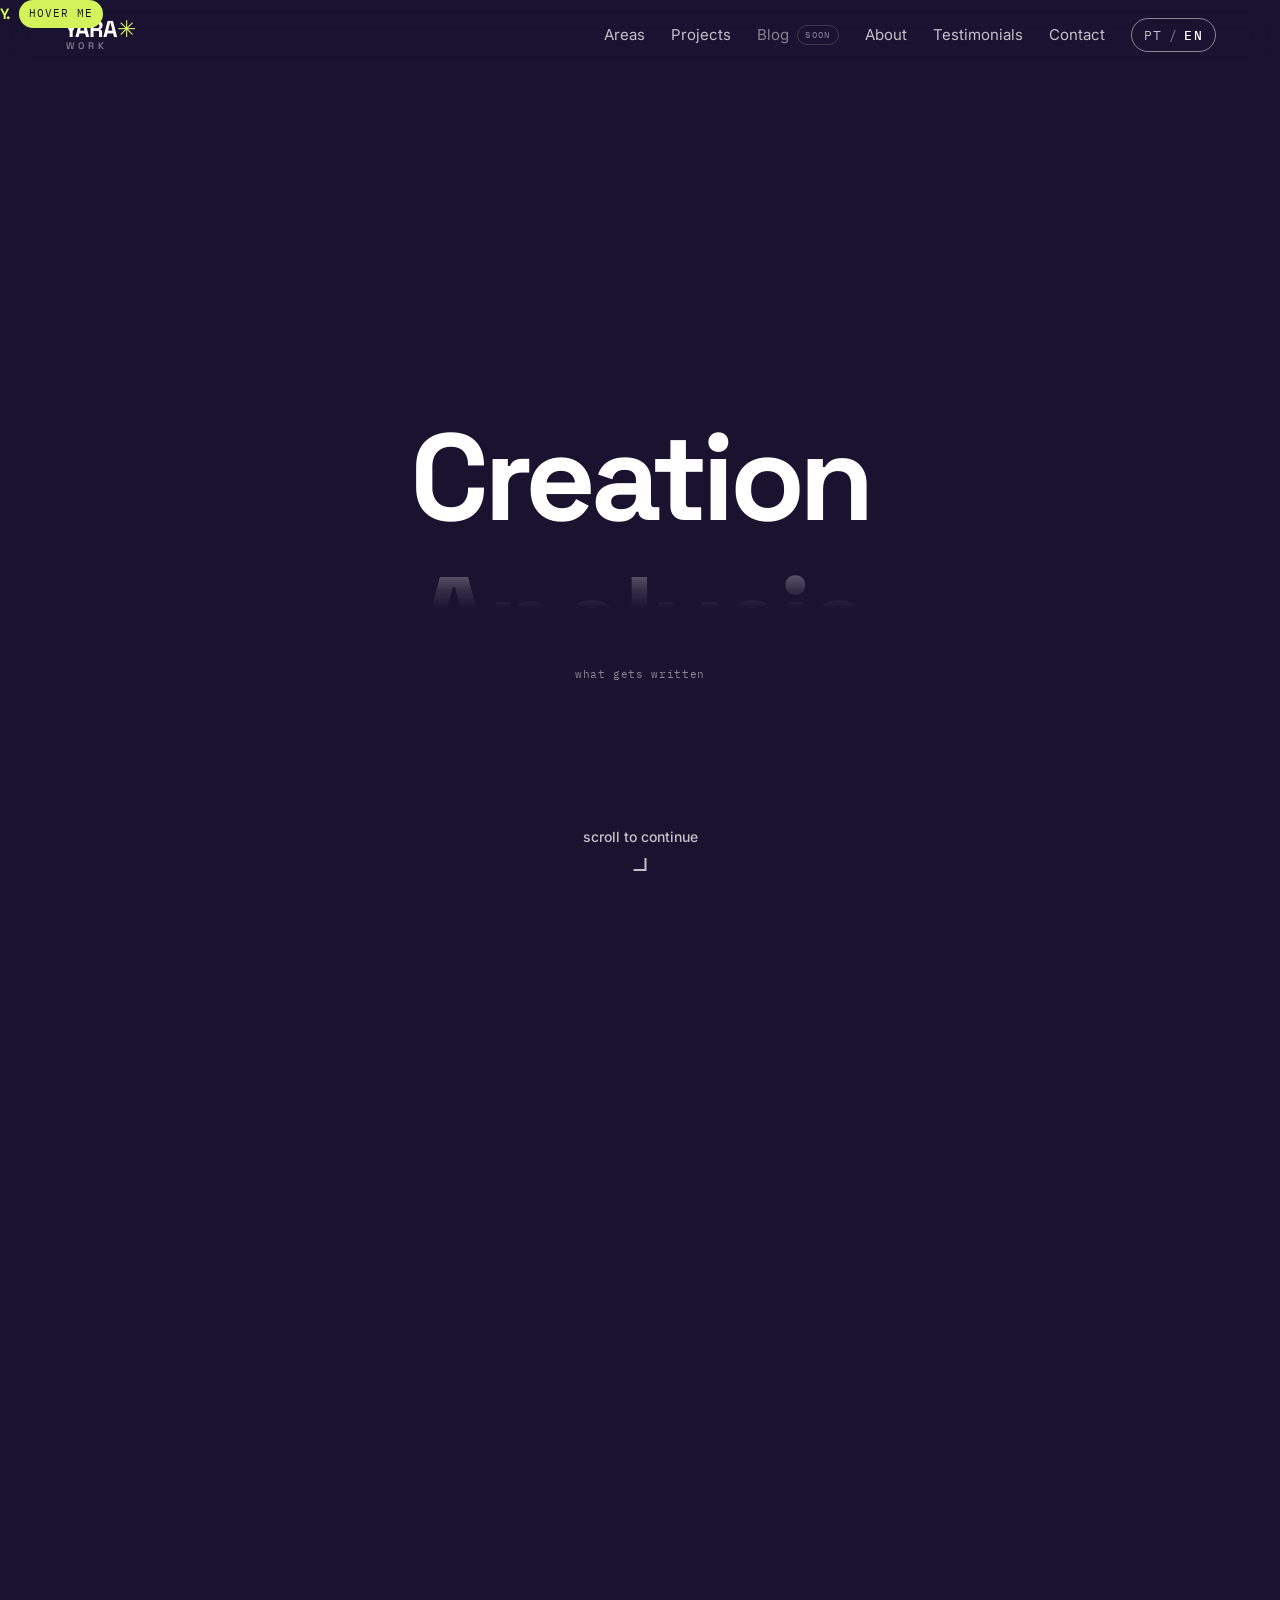
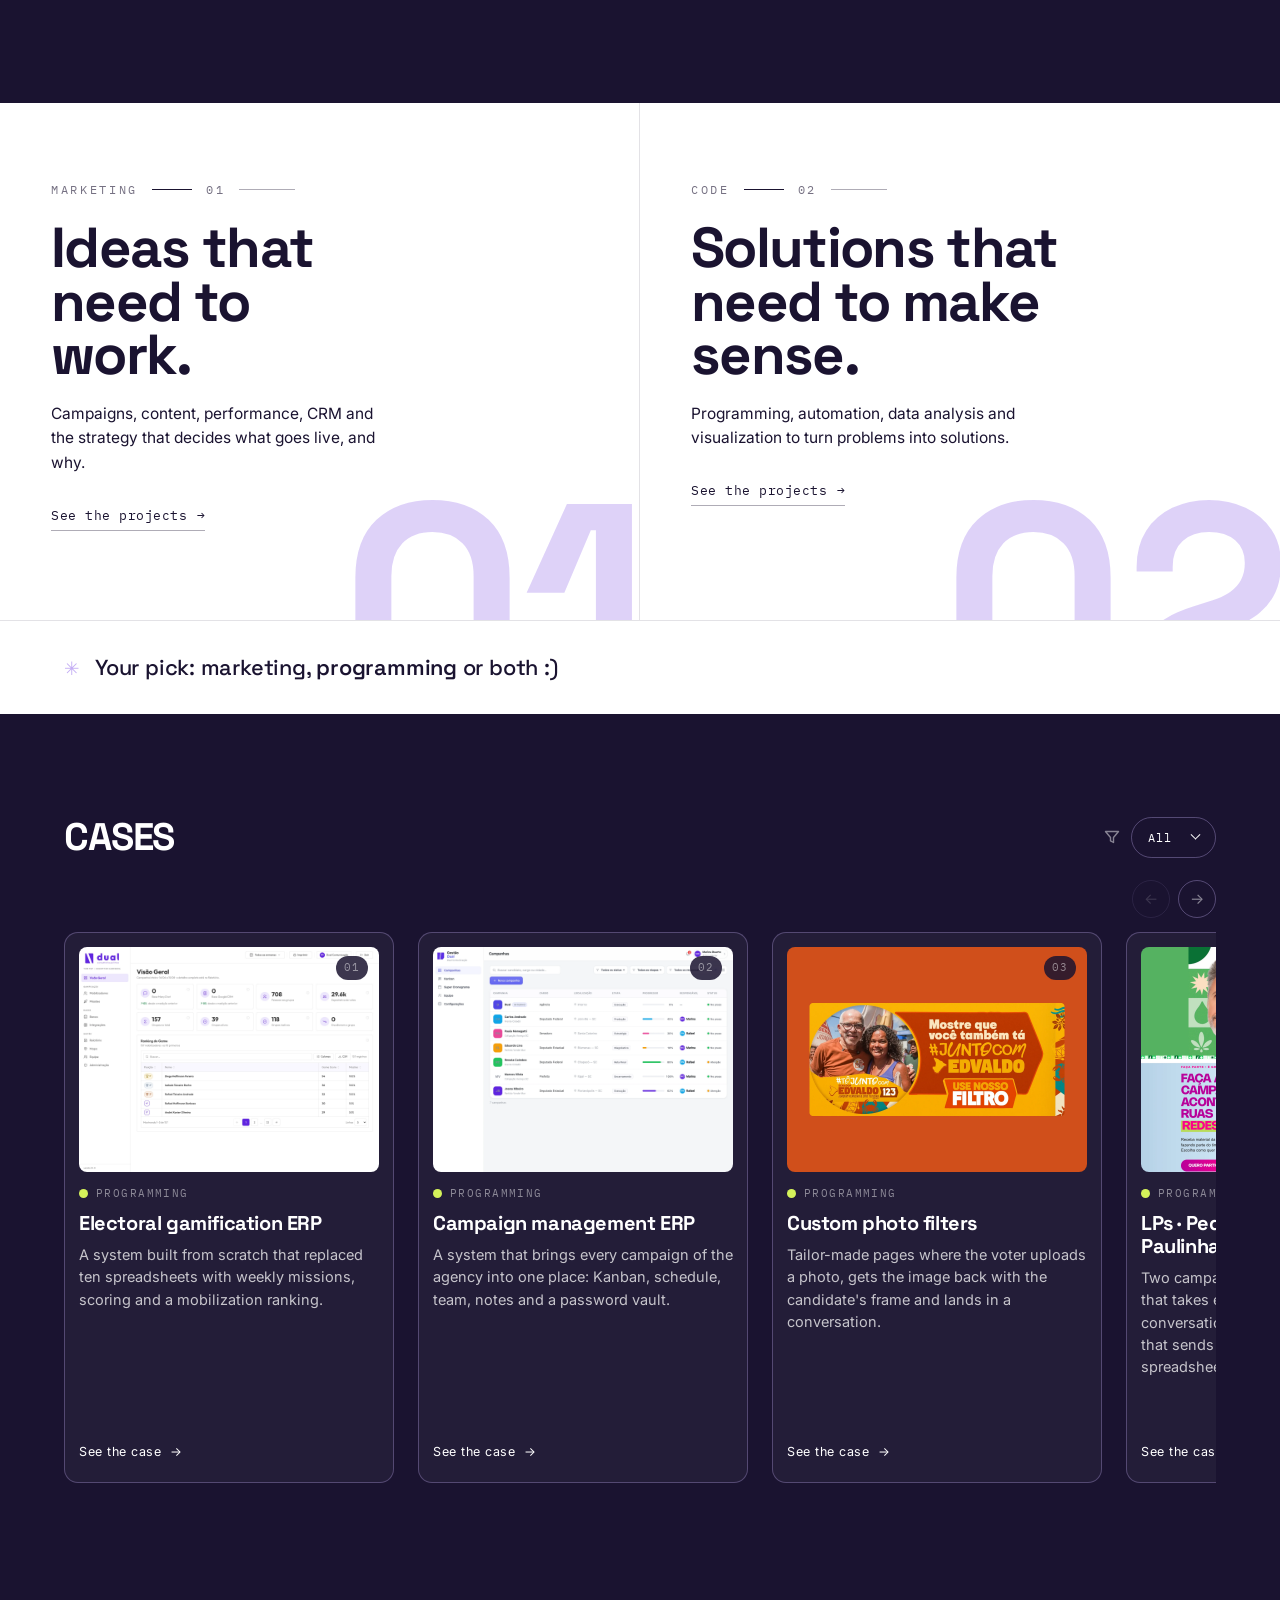
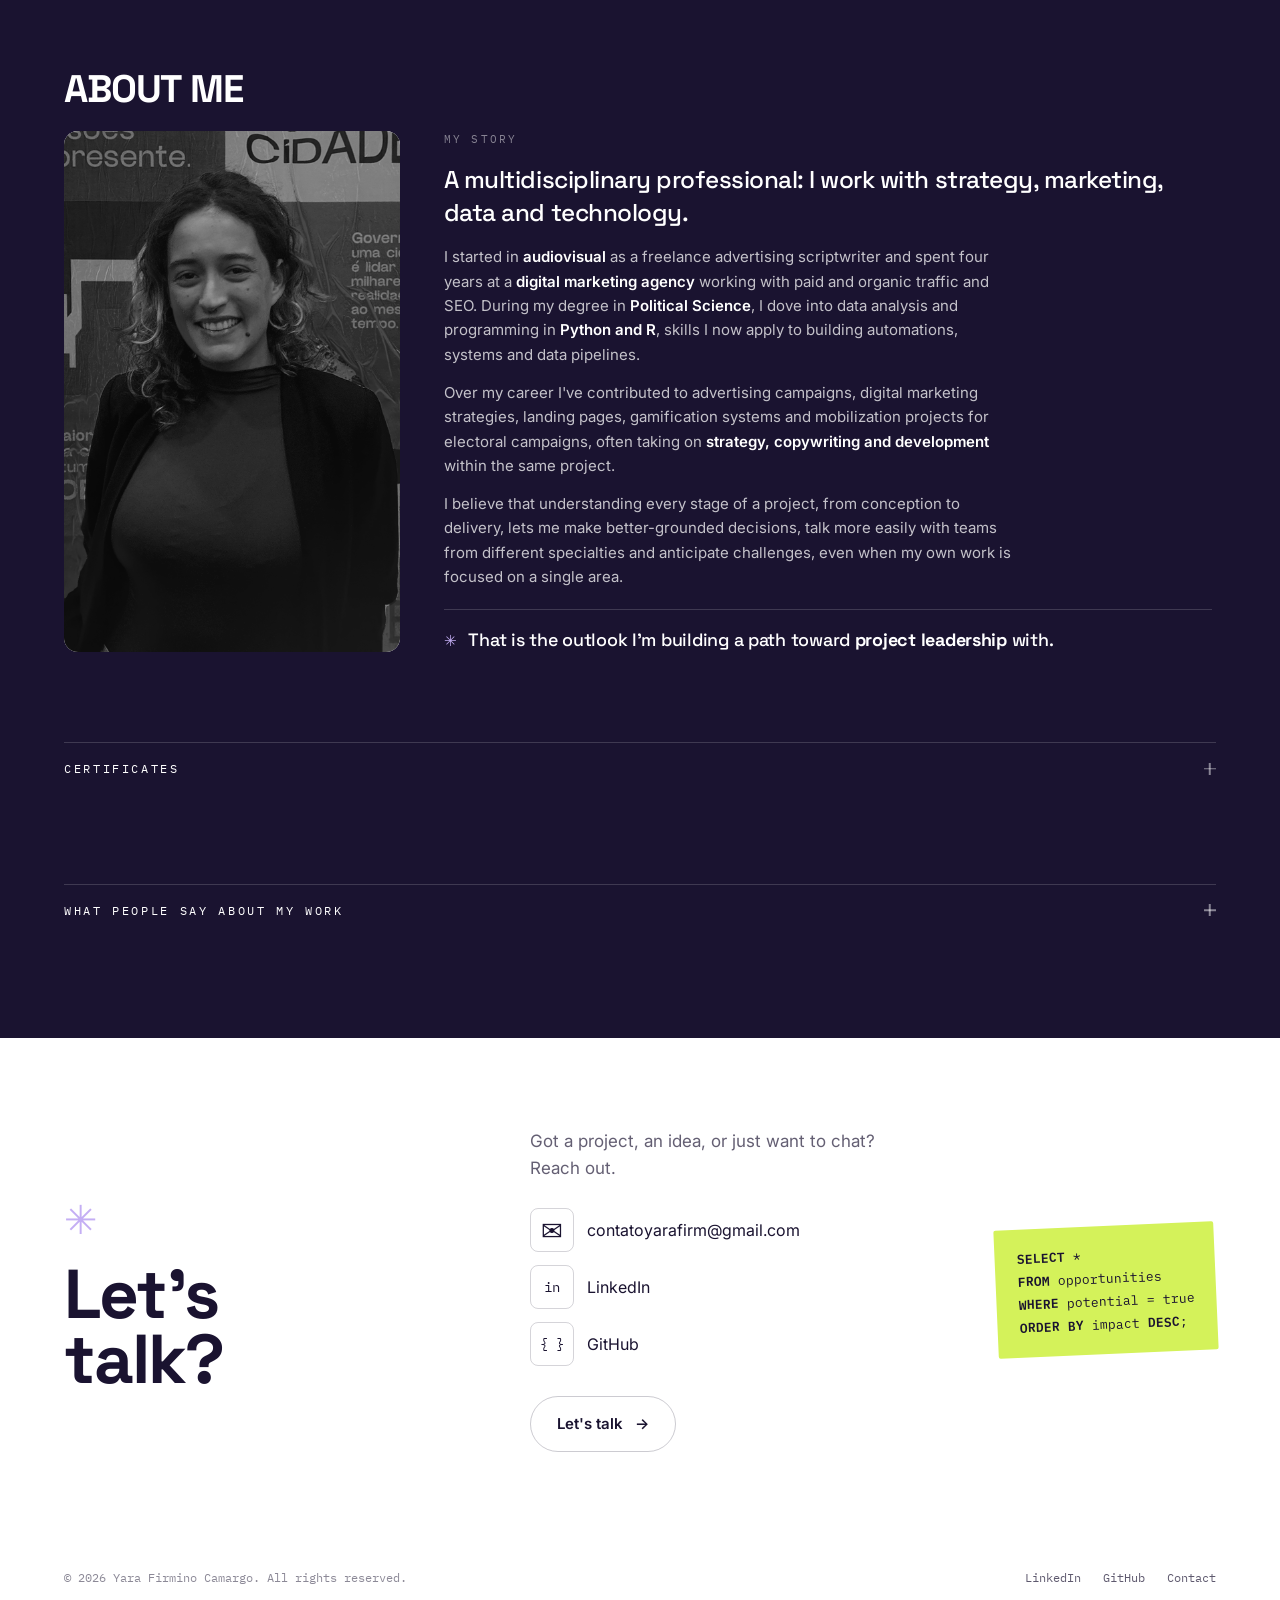
==== commit 4229a174: "Troca de idioma vira PT / EN, com o idioma atual aceso Co-Authored-By: Claude Code <noreply@anthropi" ====
--- a/en.html
+++ b/en.html
@@ -34,7 +34,7 @@
     <a href="#sobre">About</a>
     <a href="#depoimentos">Testimonials</a>
     <a href="#contato">Contact</a>
-    <a class="nav-idioma" href="index.html" hreflang="pt-BR" lang="pt-BR" title="Versão em português">PT</a>
+    <span class="nav-idioma" aria-label="Language"><a href="index.html" hreflang="pt-BR" lang="pt-BR" title="Versão em português">PT</a><span class="idioma-sep" aria-hidden="true">/</span><span class="idioma-atual" aria-current="page">EN</span></span>
   </nav>
 </header>
 
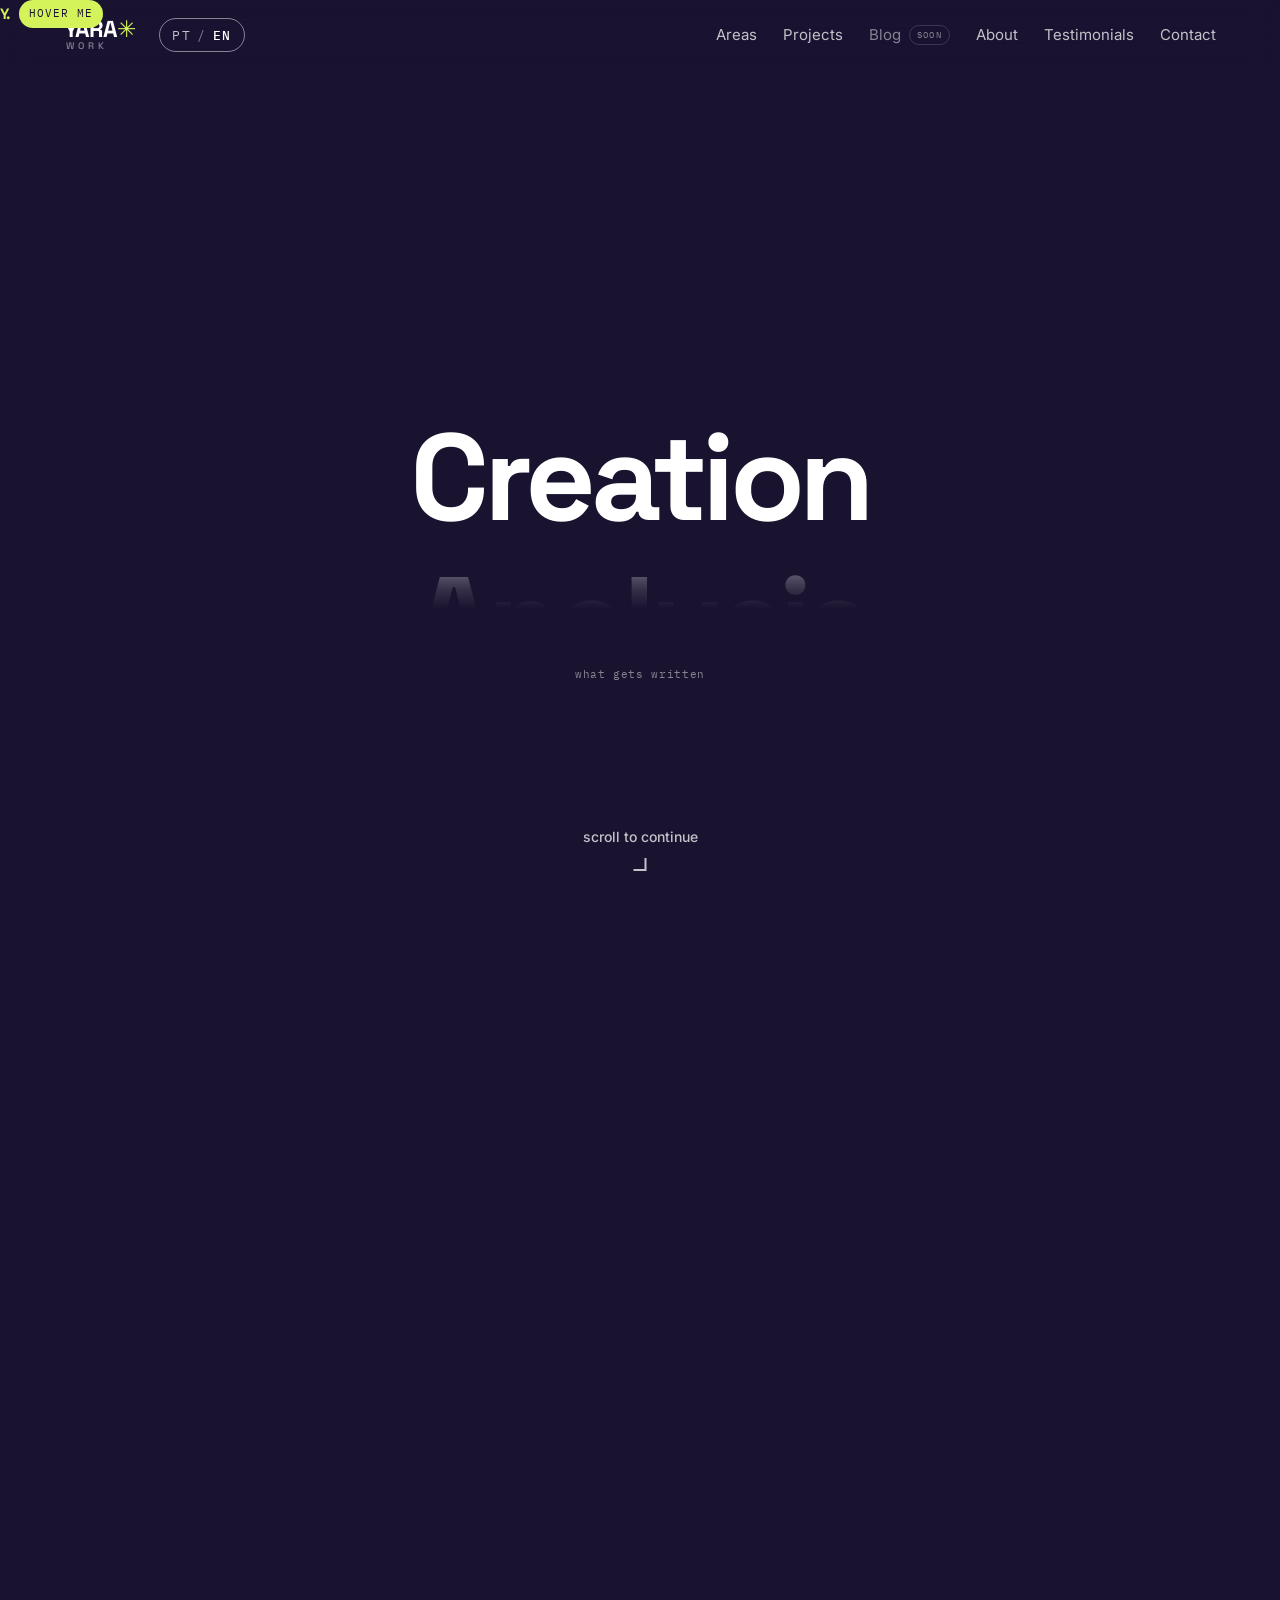
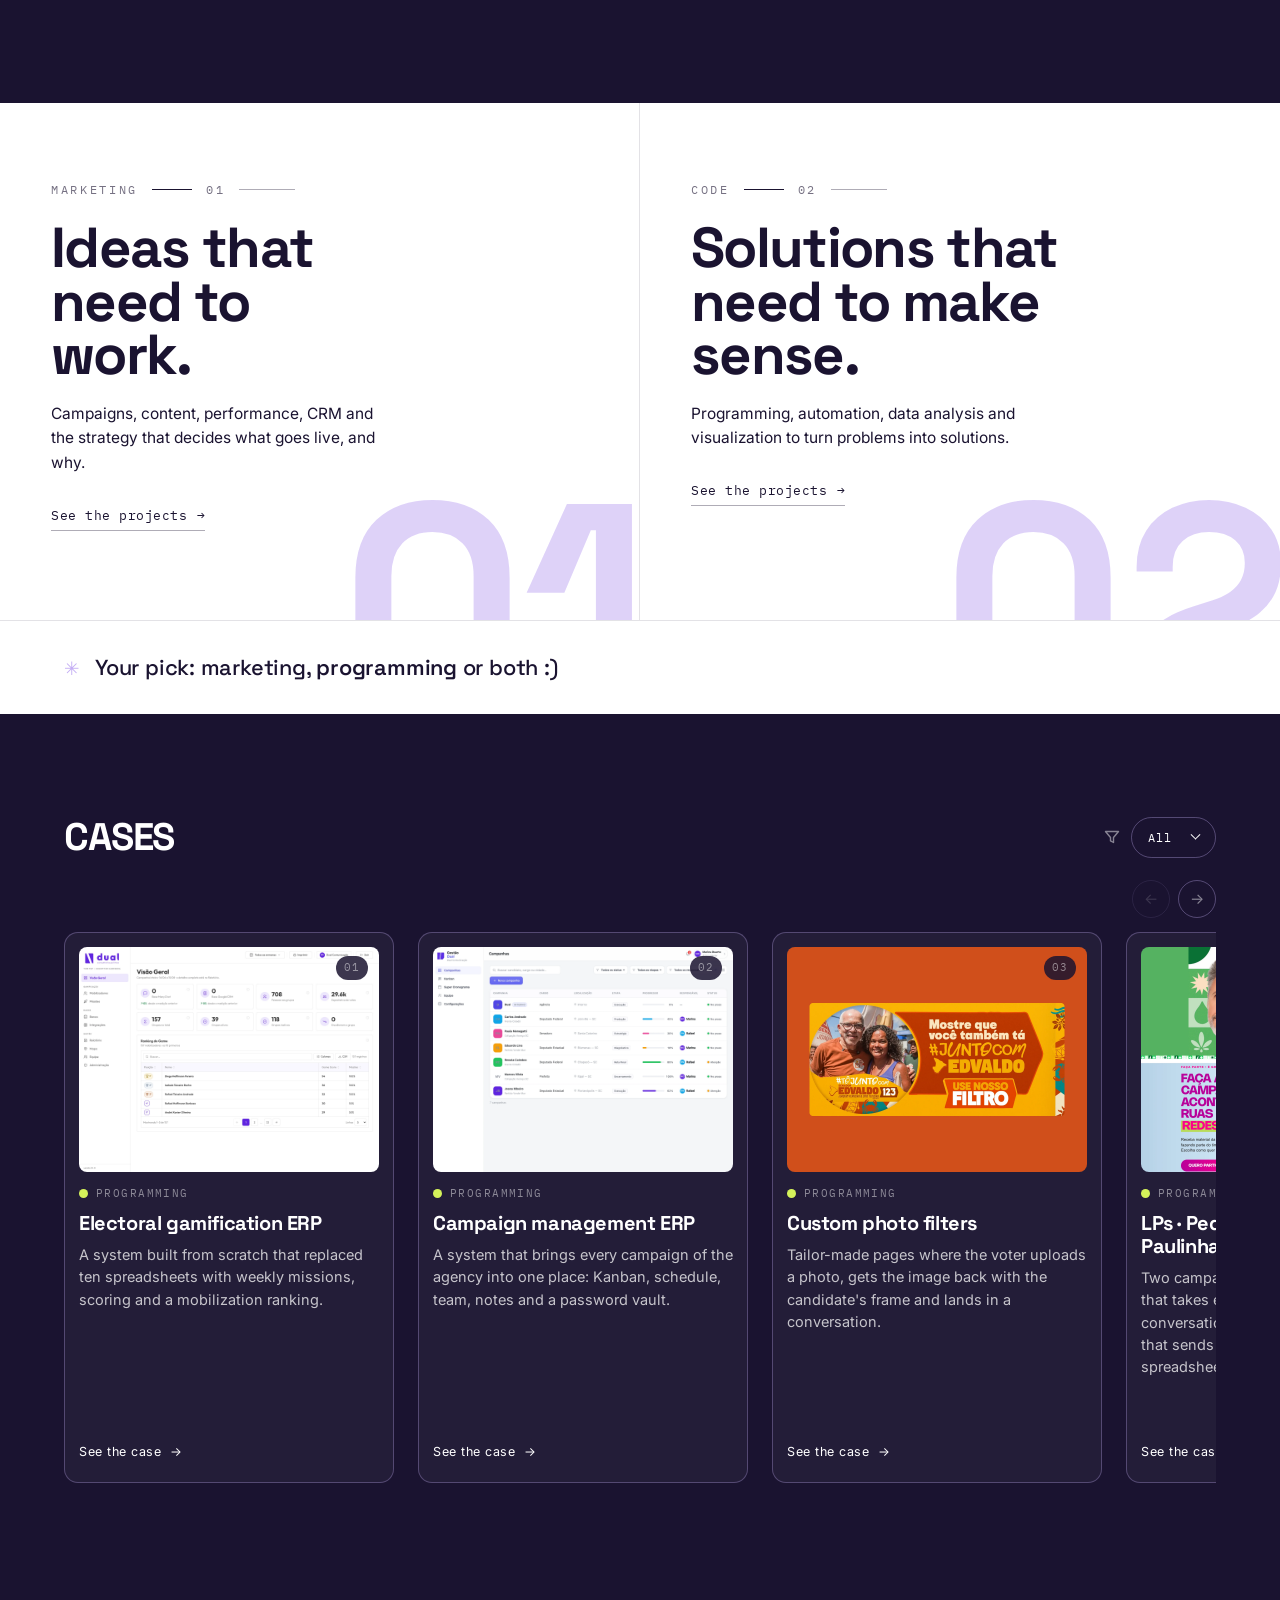
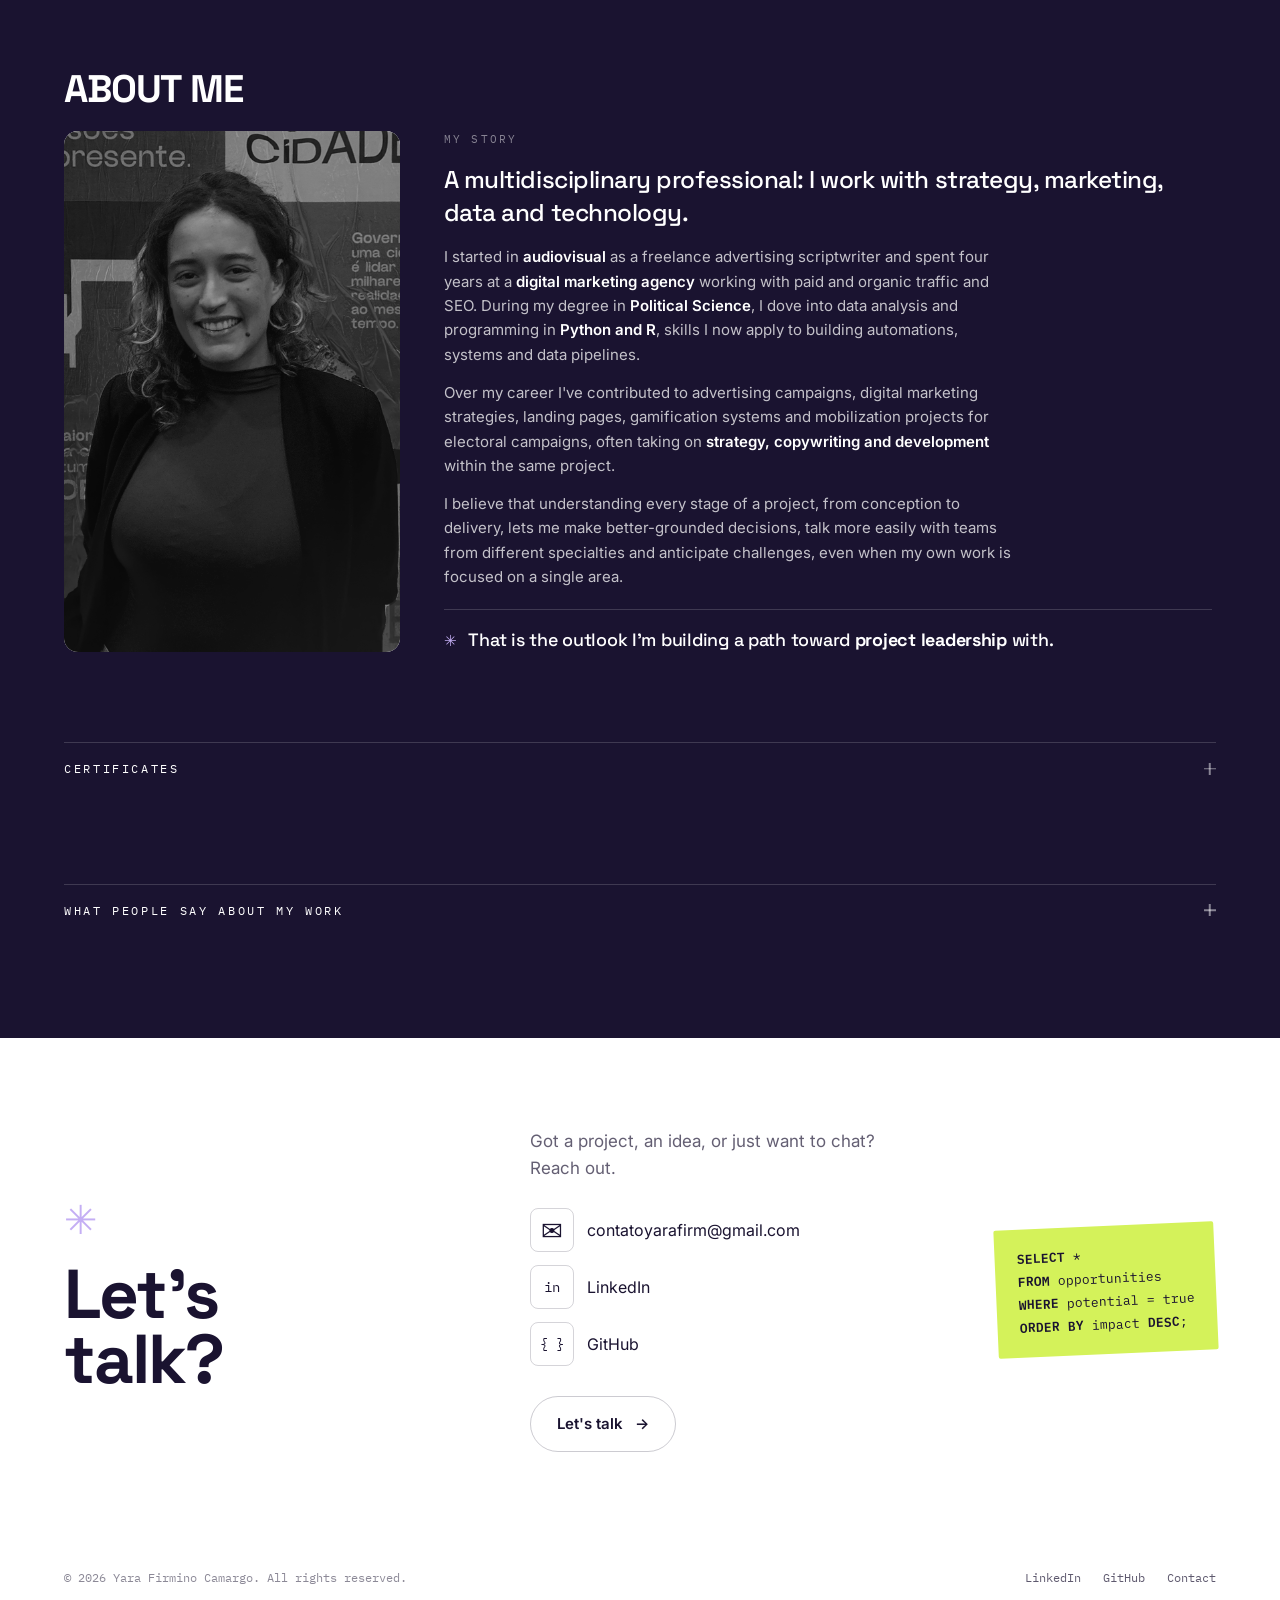
==== commit 265a299a: "PT / EN ao lado da logo Co-Authored-By: Claude Code <noreply@anthropic.com>" ====
--- a/en.html
+++ b/en.html
@@ -26,6 +26,7 @@
     <span class="marca-nome">Yara<span class="asterisco">✳</span></span>
     <span class="marca-sub">work</span>
   </a>
+  <span class="nav-idioma" aria-label="Language"><a href="index.html" hreflang="pt-BR" lang="pt-BR" title="Versão em português">PT</a><span class="idioma-sep" aria-hidden="true">/</span><span class="idioma-atual" aria-current="page">EN</span></span>
   <nav class="navegacao" aria-label="Main">
     <a href="#frentes">Areas</a>
     <a href="#projetos">Projects</a>
@@ -34,7 +35,6 @@
     <a href="#sobre">About</a>
     <a href="#depoimentos">Testimonials</a>
     <a href="#contato">Contact</a>
-    <span class="nav-idioma" aria-label="Language"><a href="index.html" hreflang="pt-BR" lang="pt-BR" title="Versão em português">PT</a><span class="idioma-sep" aria-hidden="true">/</span><span class="idioma-atual" aria-current="page">EN</span></span>
   </nav>
 </header>
 
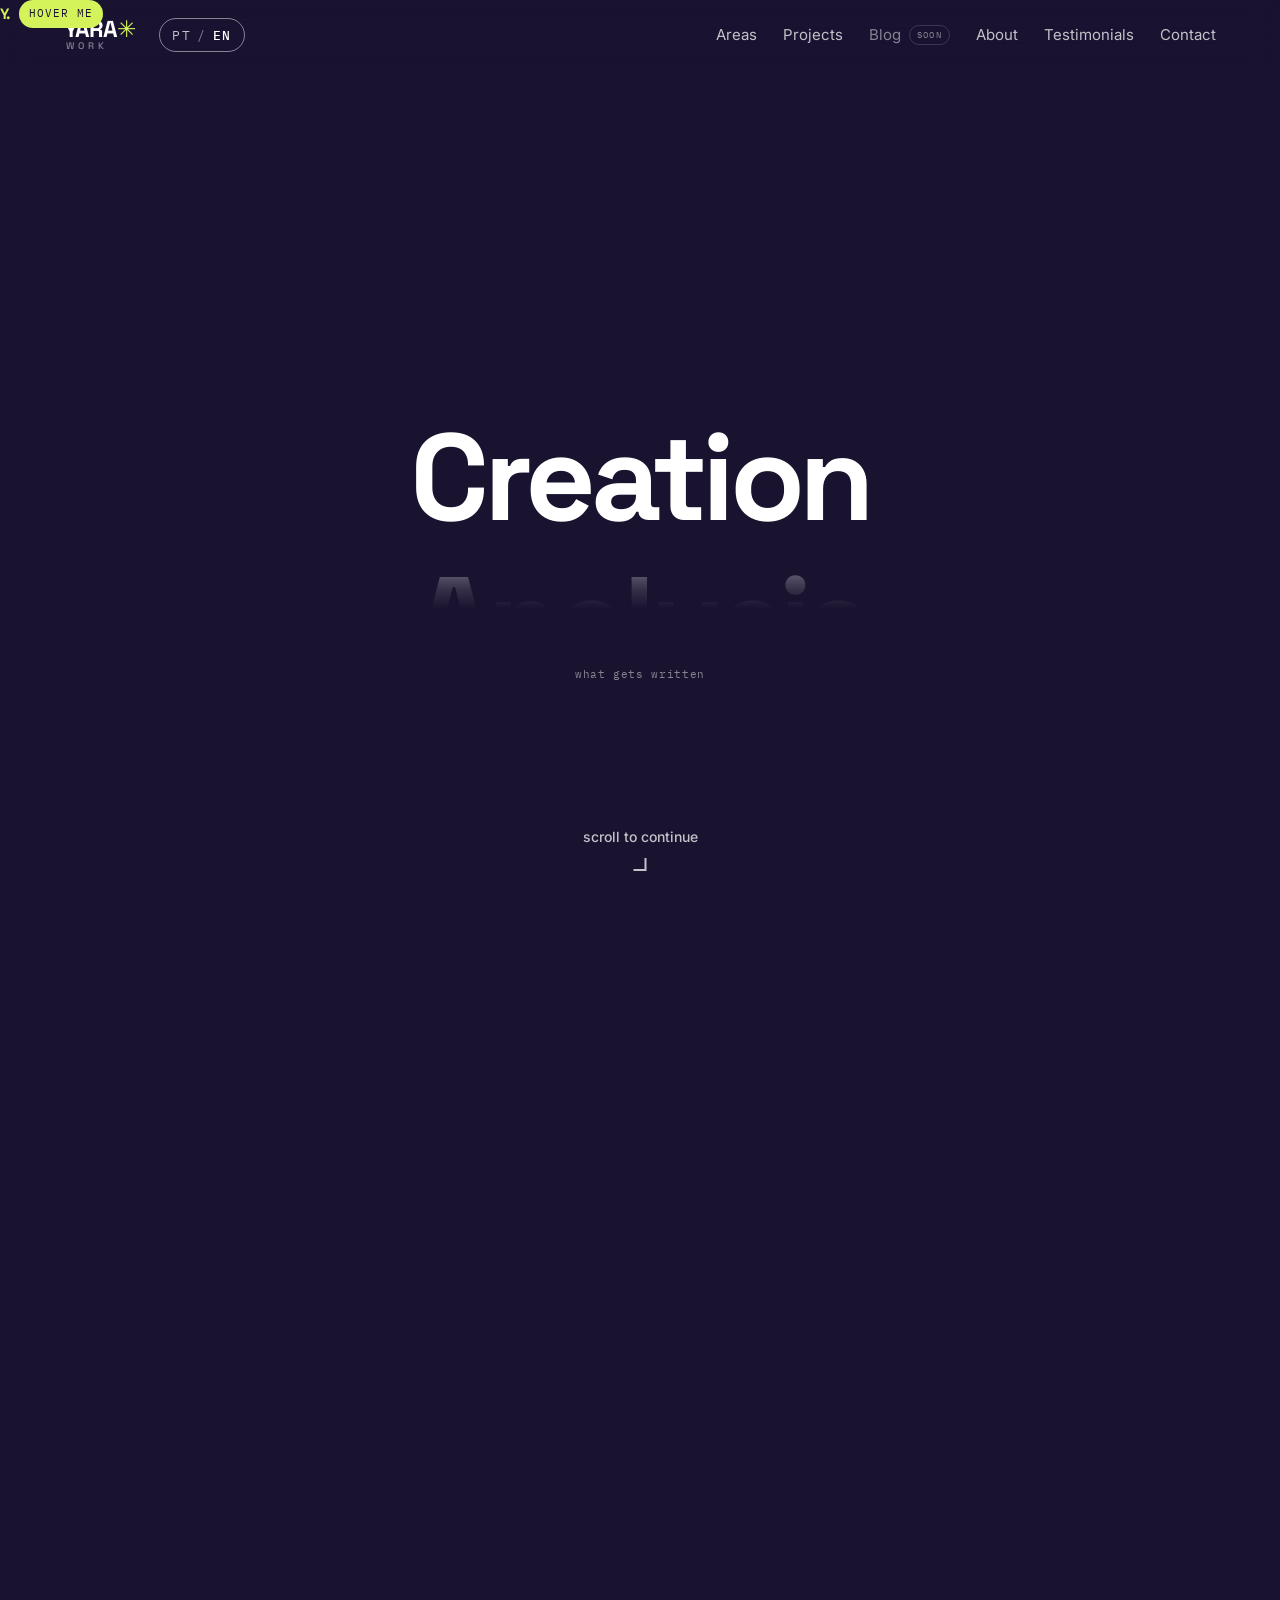
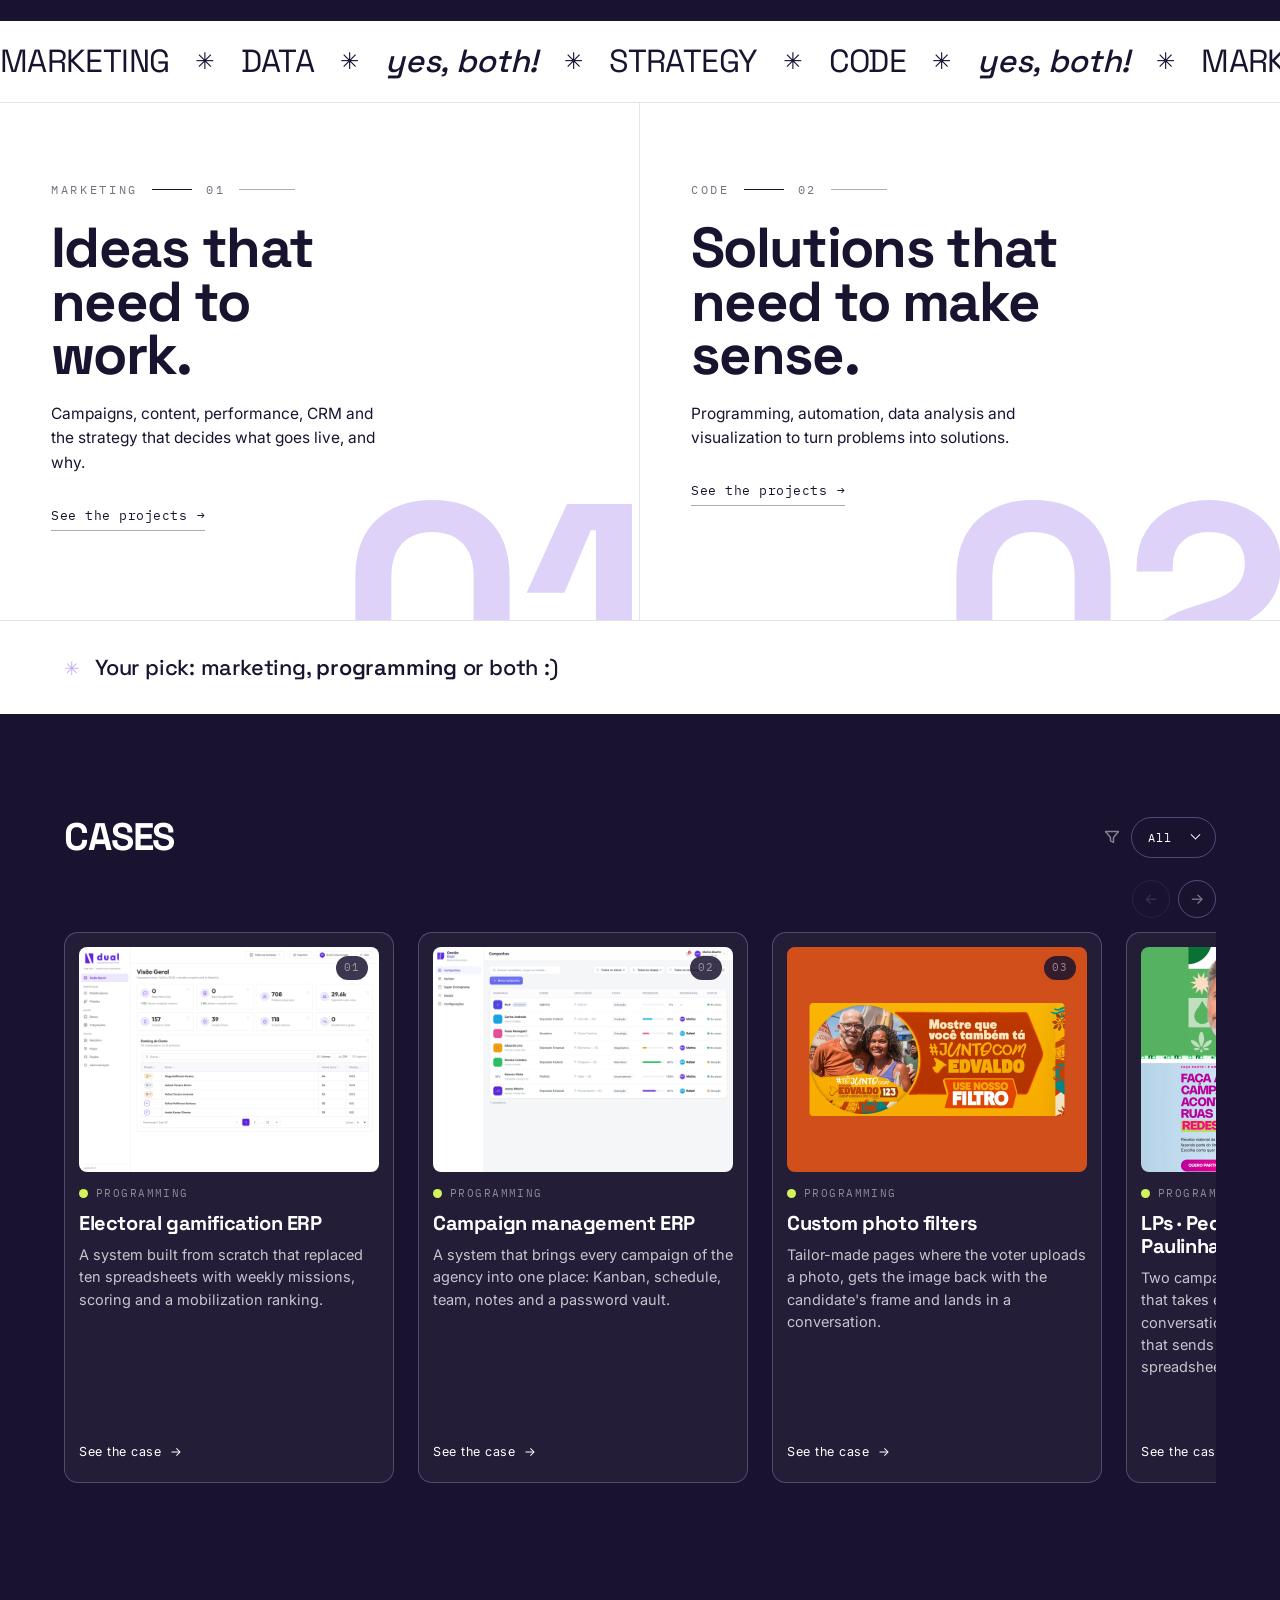
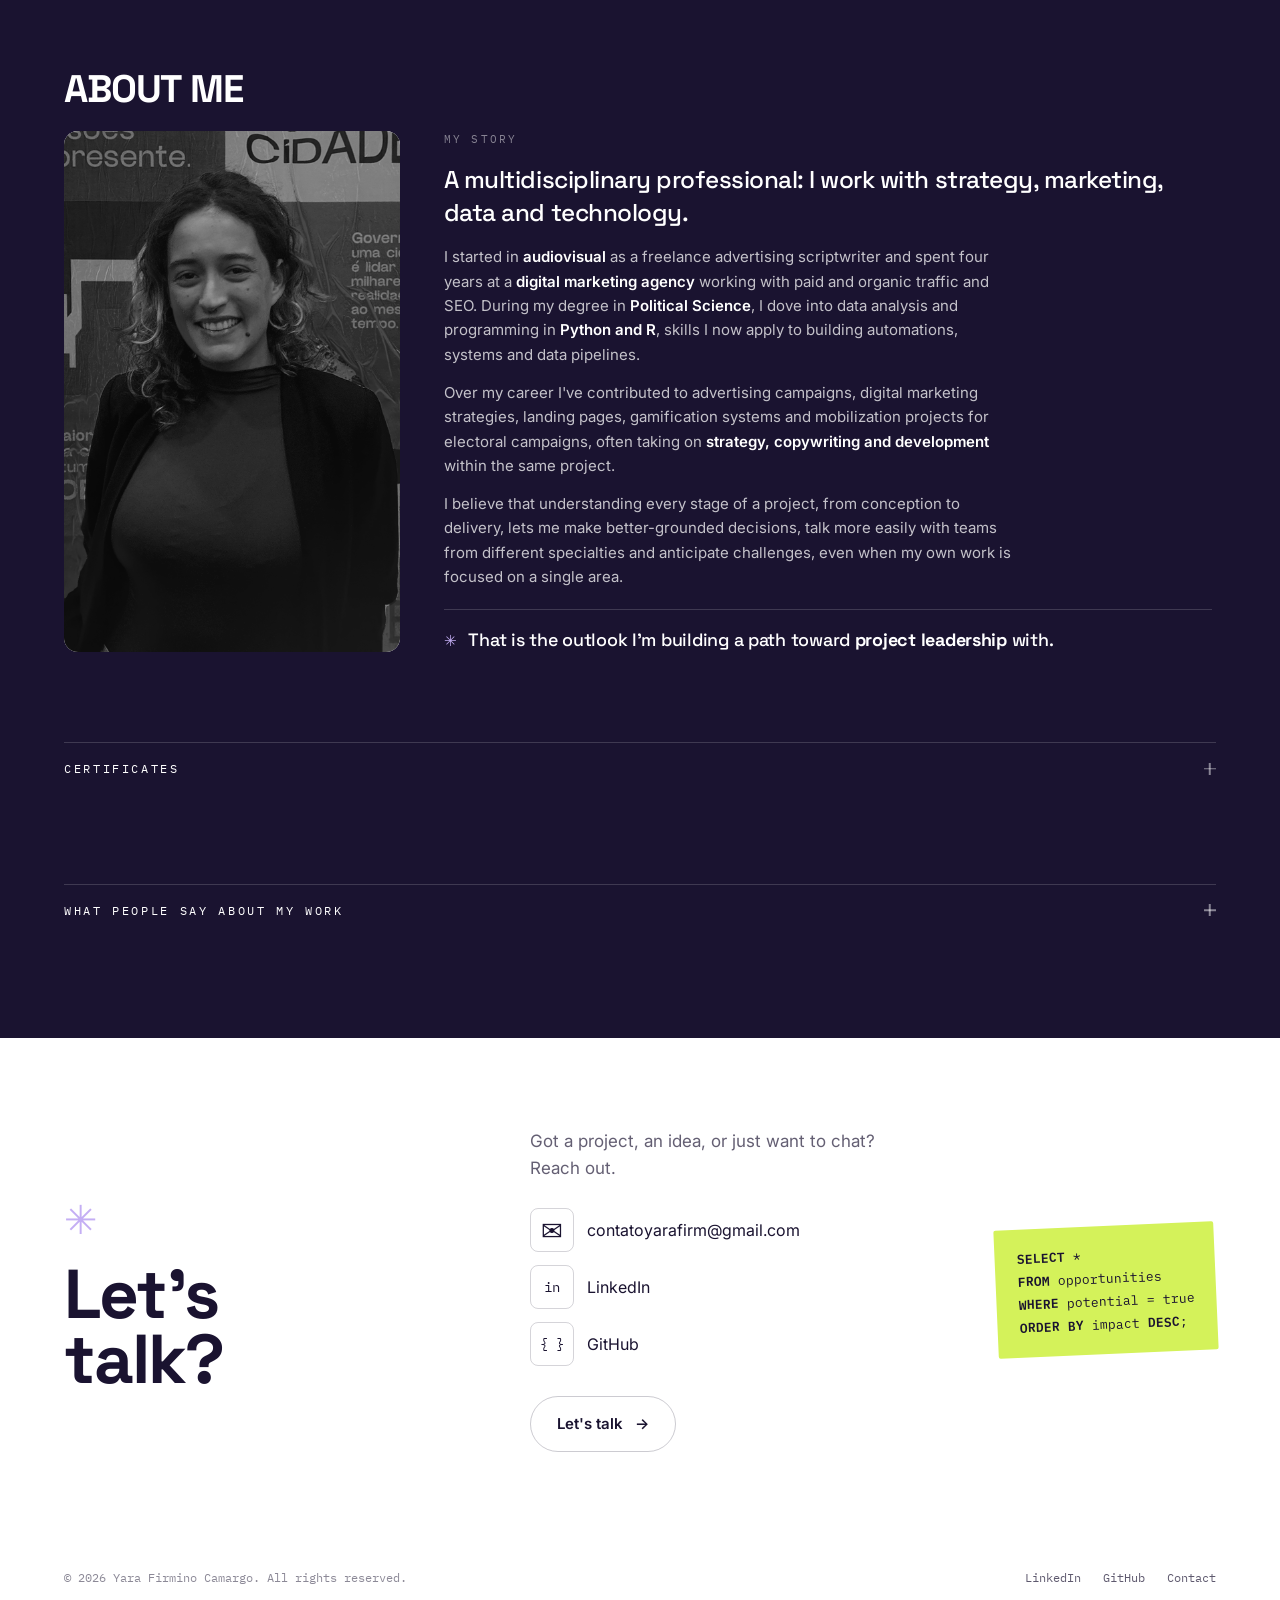
==== commit a14d286f: "Celular: asteriscos e envelope sem virar emoji; letreiro voltou a aparecer Co-Authored-By: Claude Co" ====
--- a/en.html
+++ b/en.html
@@ -23,11 +23,12 @@
 
 <header class="cabecalho" id="cabecalho">
   <a class="marca" href="#topo">
-    <span class="marca-nome">Yara<span class="asterisco">✳</span></span>
+    <span class="marca-nome">Yara<span class="asterisco">✳︎</span></span>
     <span class="marca-sub">work</span>
   </a>
   <span class="nav-idioma" aria-label="Language"><a href="index.html" hreflang="pt-BR" lang="pt-BR" title="Versão em português">PT</a><span class="idioma-sep" aria-hidden="true">/</span><span class="idioma-atual" aria-current="page">EN</span></span>
-  <nav class="navegacao" aria-label="Main">
+  <button class="nav-botao" type="button" aria-label="Open menu" aria-expanded="false" aria-controls="menu-principal"><span></span><span></span><span></span></button>
+  <nav class="navegacao" id="menu-principal" aria-label="Main">
     <a href="#frentes">Areas</a>
     <a href="#projetos">Projects</a>
     <!-- blog on hold for now: becomes a link again (href="blog.html") once there are posts -->
@@ -72,9 +73,9 @@
 <!-- ═══════════ MARQUEE ═══════════ -->
 <div class="letreiro" aria-hidden="true">
   <div class="letreiro-trilha">
-    <span>marketing</span><i>✳</i><span>data</span><i>✳</i><span class="refrao">yes, both!</span><i>✳</i><span>strategy</span><i>✳</i><span>code</span><i>✳</i><span class="refrao">yes, both!</span><i>✳</i>
-    <span>marketing</span><i>✳</i><span>data</span><i>✳</i><span class="refrao">yes, both!</span><i>✳</i><span>strategy</span><i>✳</i><span>code</span><i>✳</i><span class="refrao">yes, both!</span><i>✳</i>
-    <span>marketing</span><i>✳</i><span>data</span><i>✳</i><span class="refrao">yes, both!</span><i>✳</i><span>strategy</span><i>✳</i><span>code</span><i>✳</i><span class="refrao">yes, both!</span><i>✳</i>
+    <span>marketing</span><i>✳︎</i><span>data</span><i>✳︎</i><span class="refrao">yes, both!</span><i>✳︎</i><span>strategy</span><i>✳︎</i><span>code</span><i>✳︎</i><span class="refrao">yes, both!</span><i>✳︎</i>
+    <span>marketing</span><i>✳︎</i><span>data</span><i>✳︎</i><span class="refrao">yes, both!</span><i>✳︎</i><span>strategy</span><i>✳︎</i><span>code</span><i>✳︎</i><span class="refrao">yes, both!</span><i>✳︎</i>
+    <span>marketing</span><i>✳︎</i><span>data</span><i>✳︎</i><span class="refrao">yes, both!</span><i>✳︎</i><span>strategy</span><i>✳︎</i><span>code</span><i>✳︎</i><span class="refrao">yes, both!</span><i>✳︎</i>
   </div>
 </div>
 
@@ -104,7 +105,7 @@
 
   <div class="encontro">
     <p class="encontro-texto" data-revela>
-      <span class="encontro-marca">✳</span>
+      <span class="encontro-marca">✳︎</span>
       Your pick: <span>marketing</span>,
       <span class="e-prog">programming</span> or both
       <span>:)</span>
@@ -756,7 +757,7 @@
         specialties and anticipate challenges, even when my own work is focused on a single
         area.</p>
       </div>
-      <p class="sobre-fecho"><span class="sobre-fecho-marca" aria-hidden="true">✳</span><span>That is the outlook I'm building a path toward <b>project leadership</b> with.</span></p>
+      <p class="sobre-fecho"><span class="sobre-fecho-marca" aria-hidden="true">✳︎</span><span>That is the outlook I'm building a path toward <b>project leadership</b> with.</span></p>
     </div>
   </div>
 
@@ -824,13 +825,13 @@
 <section class="contato" id="contato">
   <div class="contato-grade">
     <div>
-      <p class="contato-marca" aria-hidden="true">✳</p>
+      <p class="contato-marca" aria-hidden="true">✳︎</p>
       <h2 data-revela>Let's<br><span class="sublinhado sublinhado-claro">talk?</span></h2>
     </div>
     <div class="contato-texto" data-revela data-atraso="1">
       <p>Got a project, an idea, or just want to chat? Reach out.</p>
       <ul class="contato-links">
-        <li><a href="mailto:contatoyarafirm@gmail.com"><span class="contato-icone">✉</span> contatoyarafirm@gmail.com</a></li>
+        <li><a href="mailto:contatoyarafirm@gmail.com"><span class="contato-icone">✉︎</span> contatoyarafirm@gmail.com</a></li>
         <li><a href="https://www.linkedin.com/in/yara-firmino/" target="_blank" rel="noopener"><span class="contato-icone">in</span> LinkedIn</a></li>
         <li><a href="https://github.com/yarafirm" target="_blank" rel="noopener"><span class="contato-icone">{ }</span> GitHub</a></li>
       </ul>
